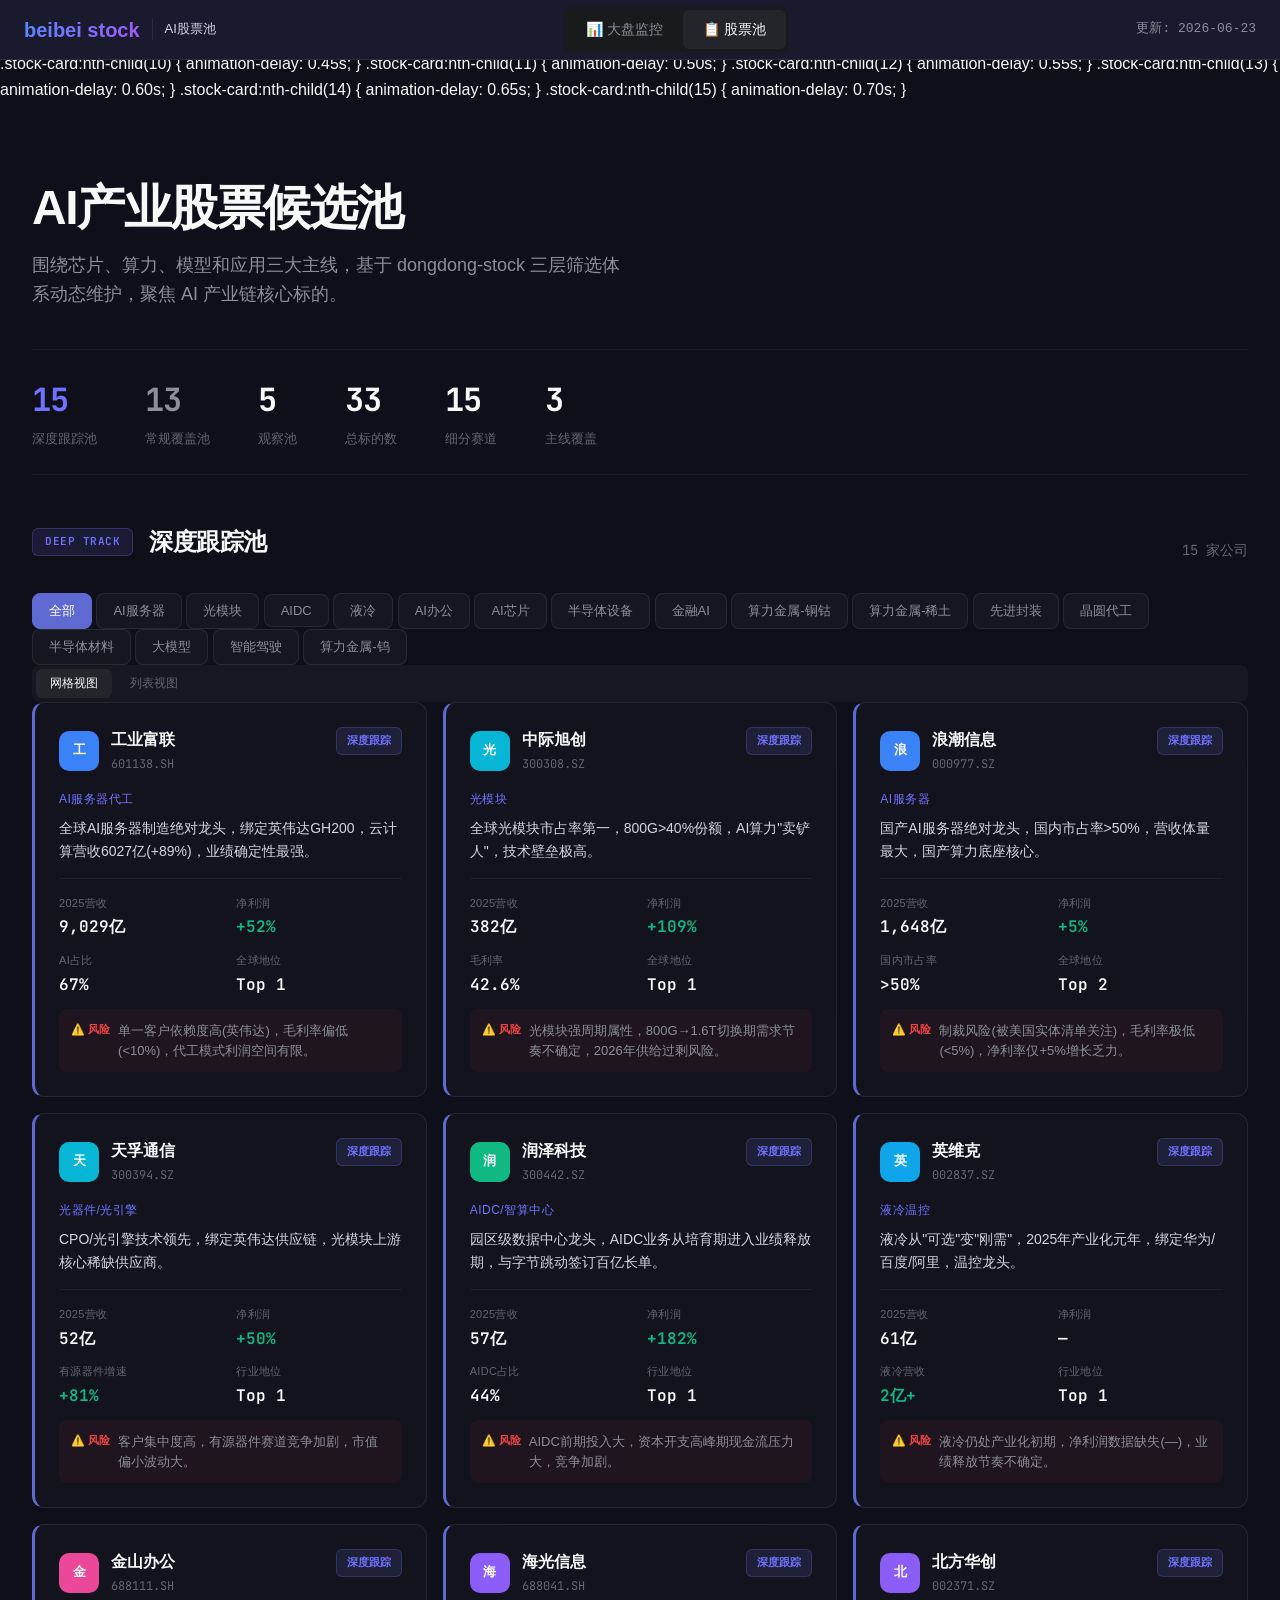
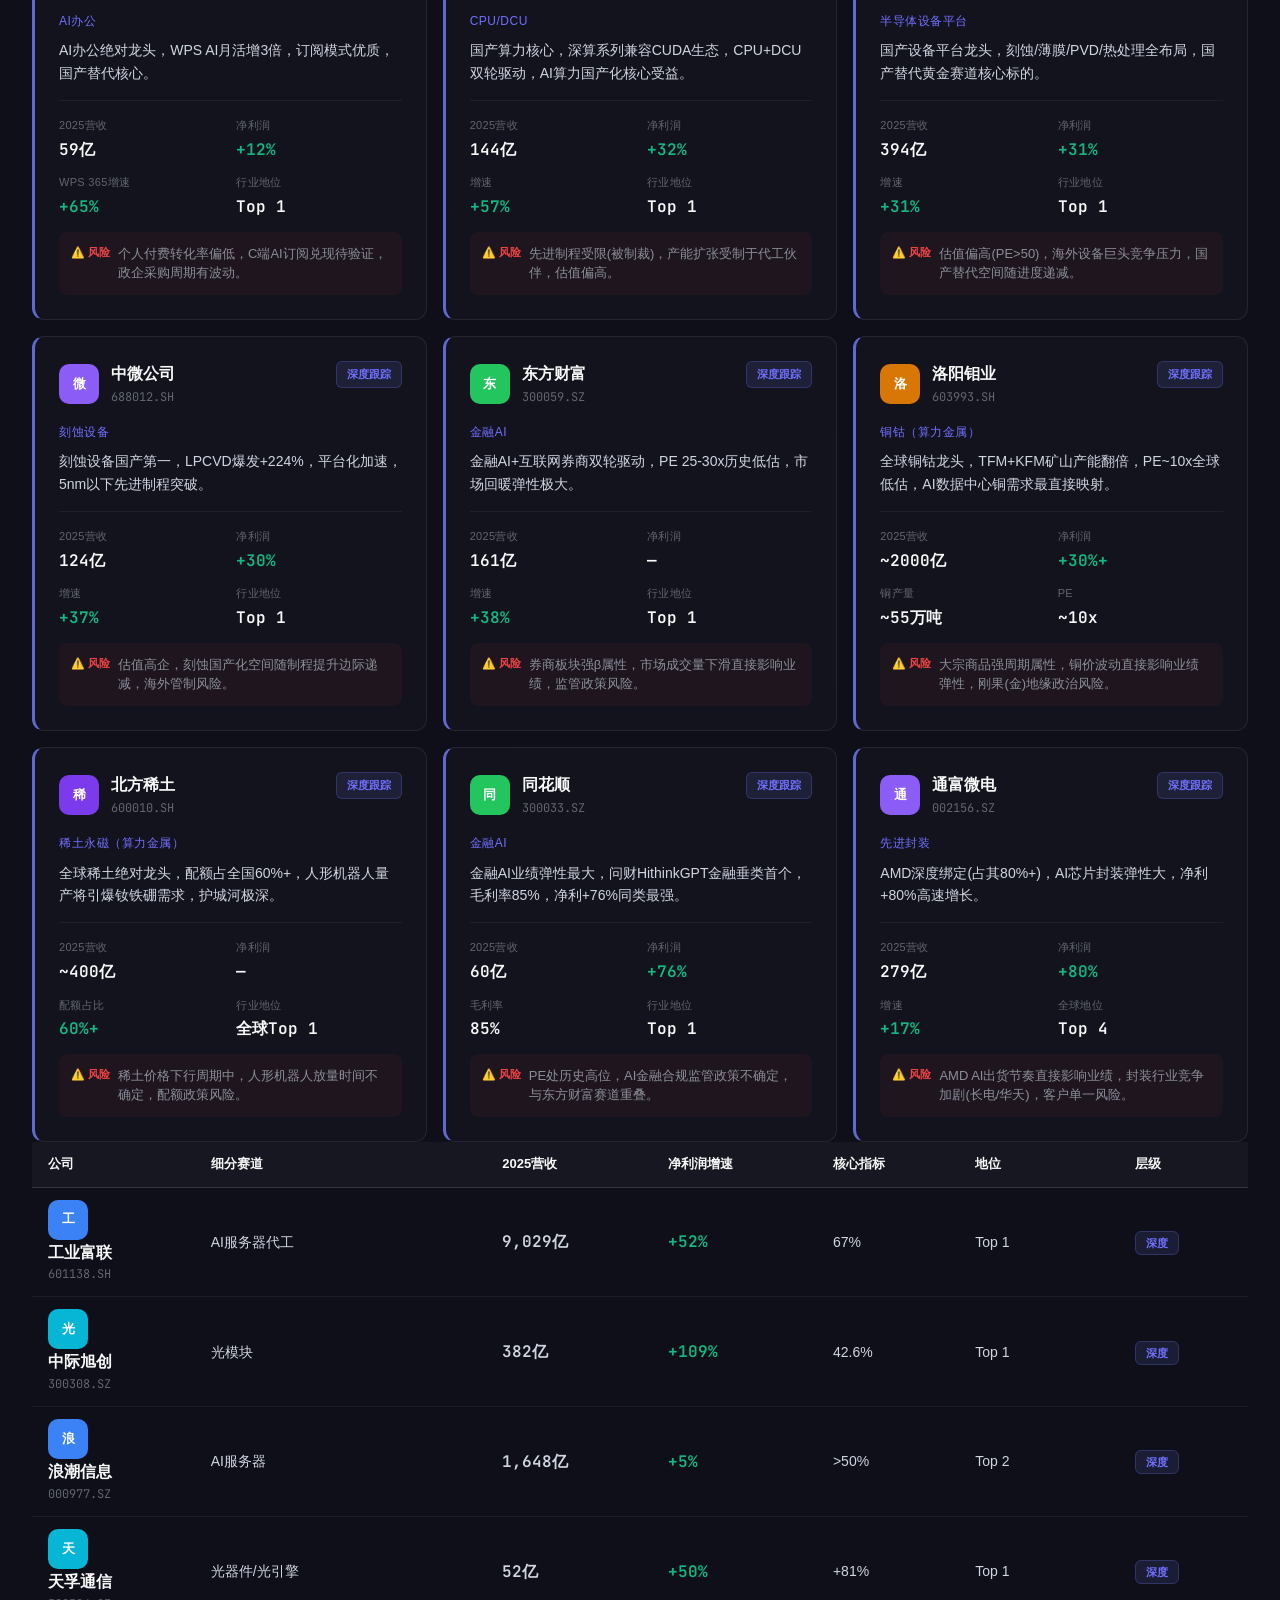
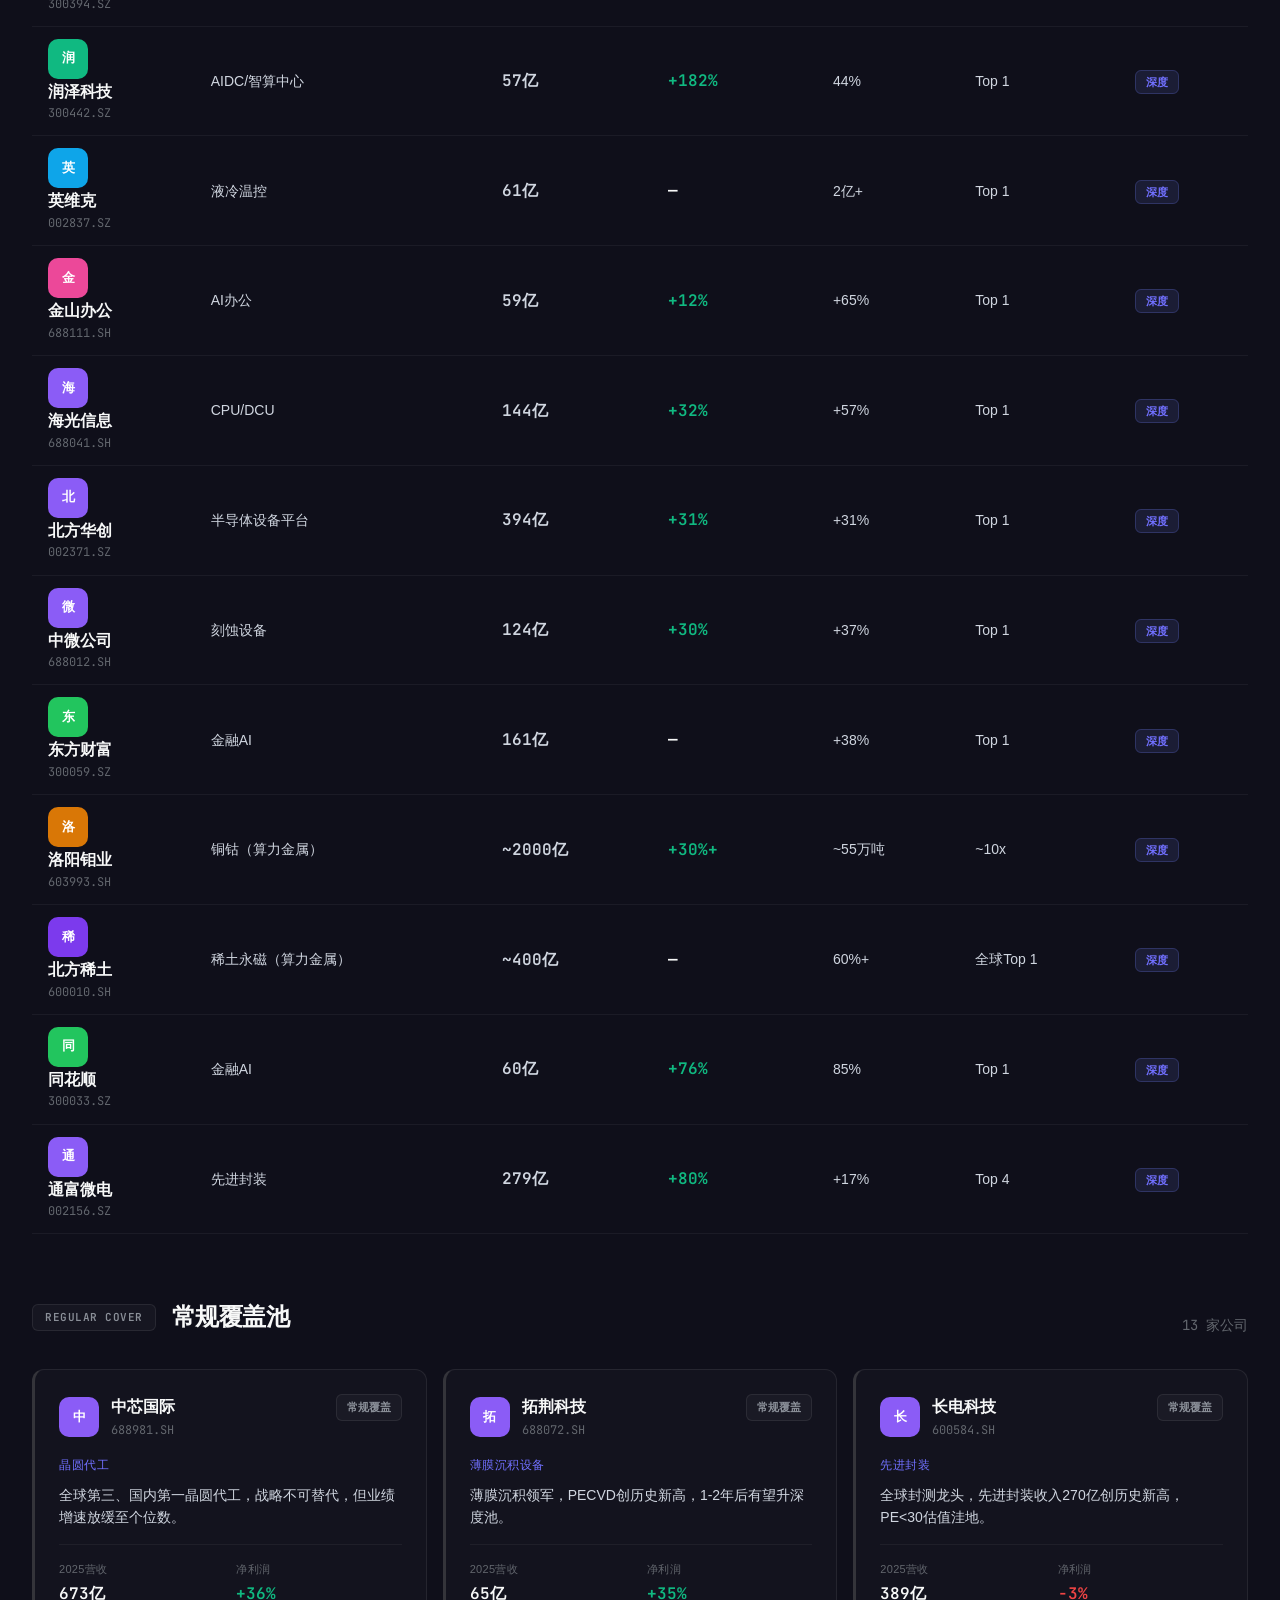
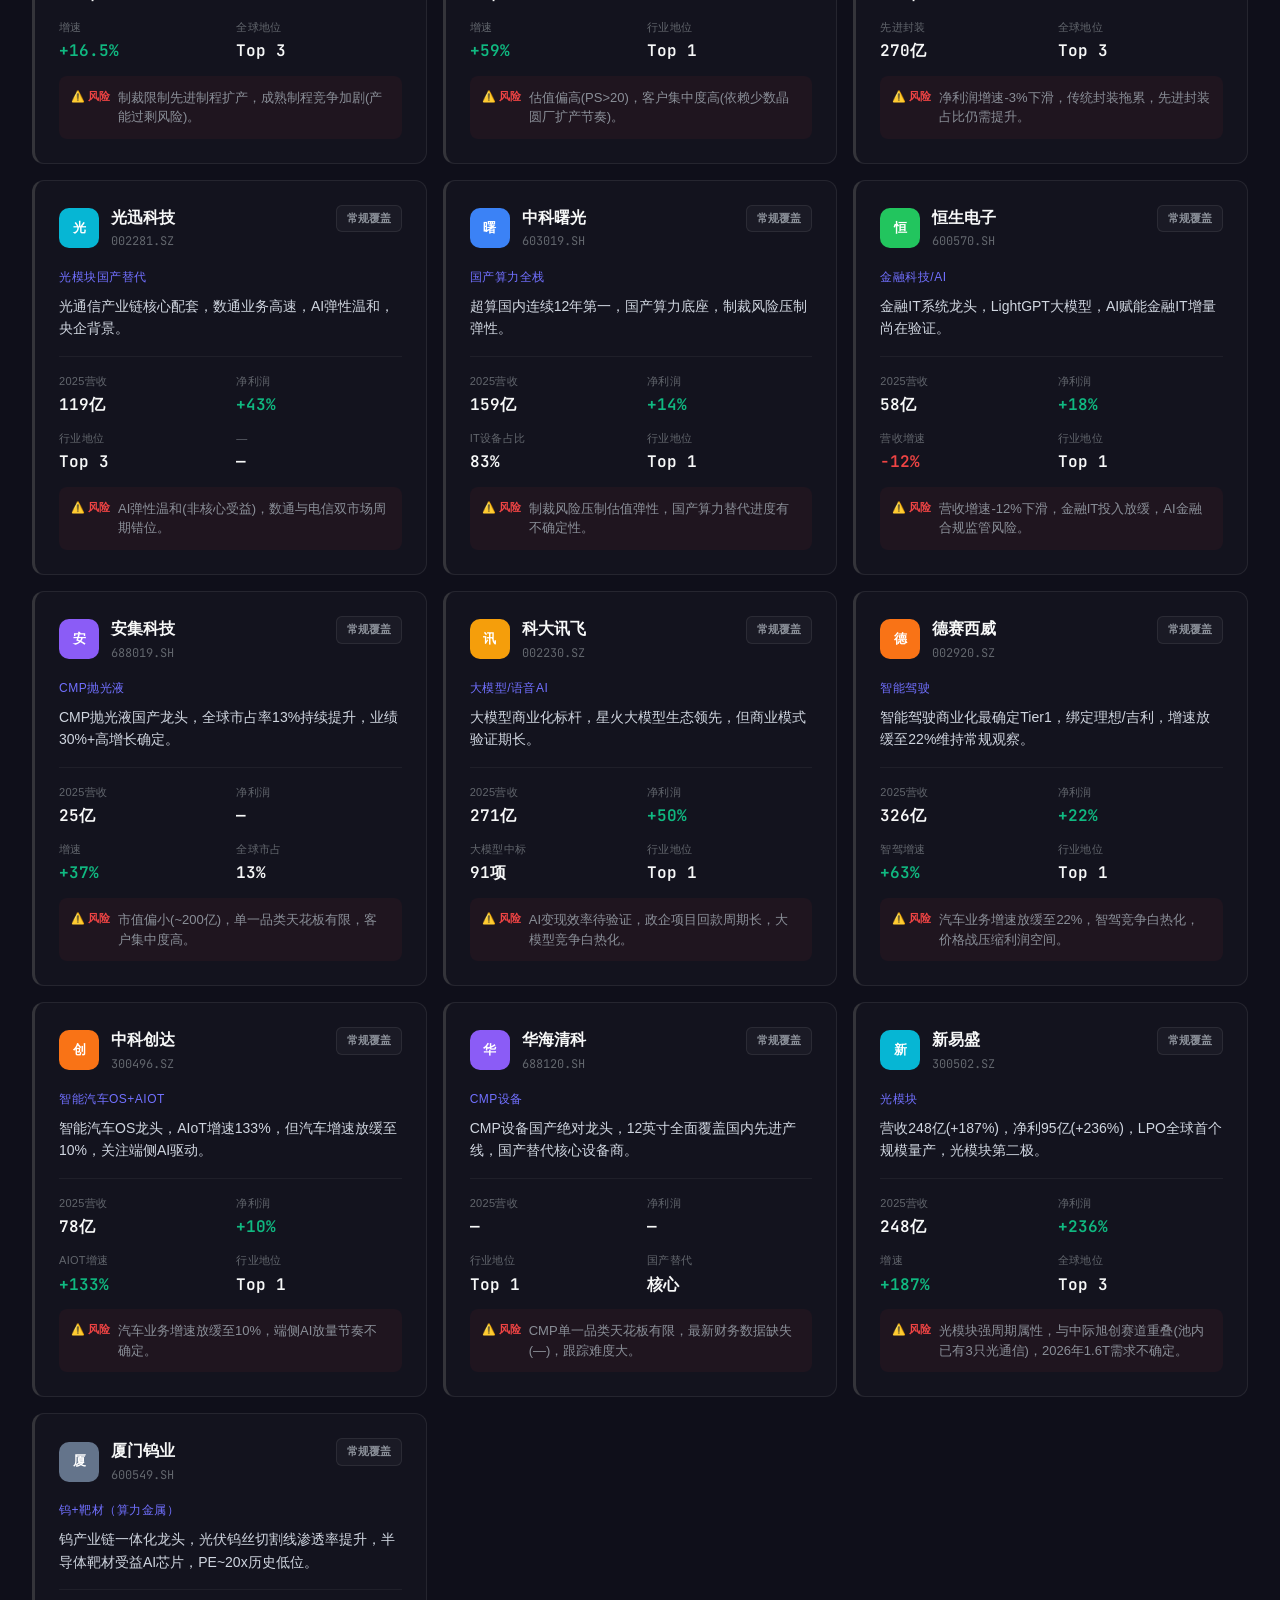
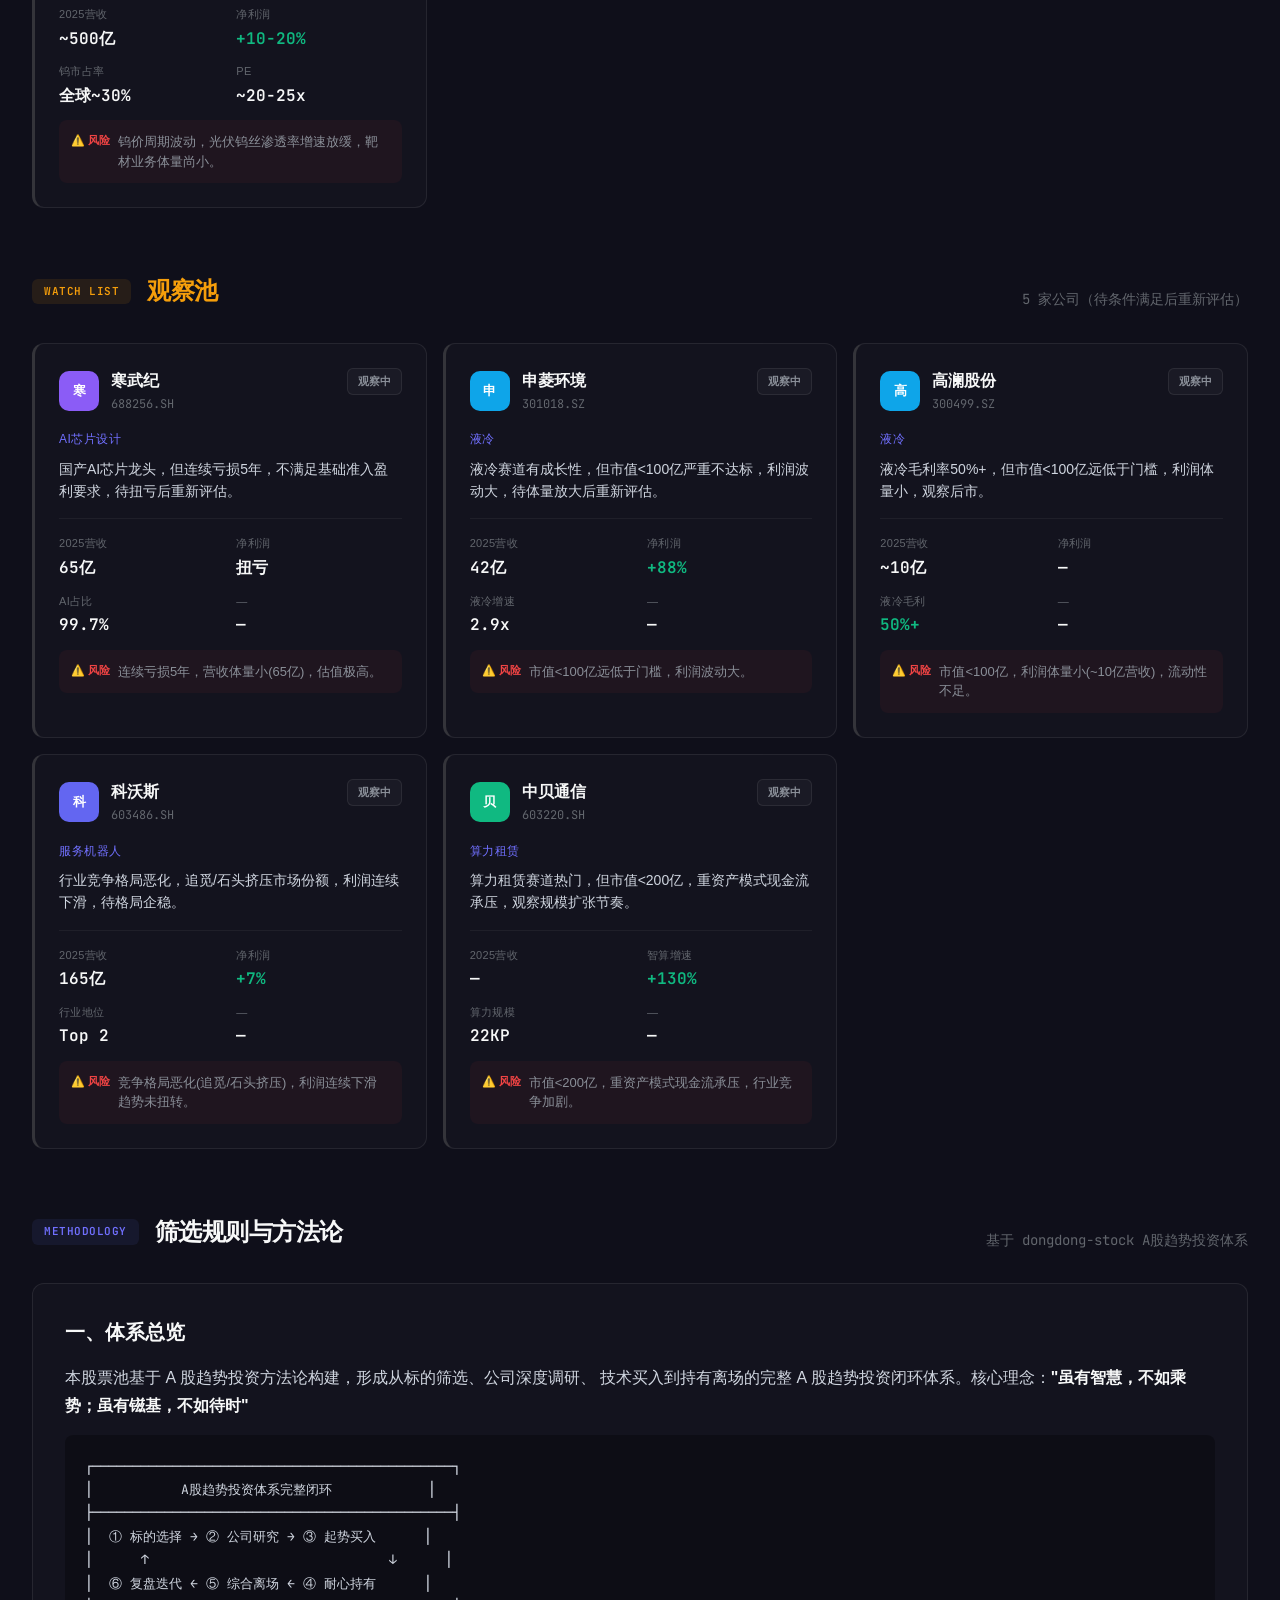
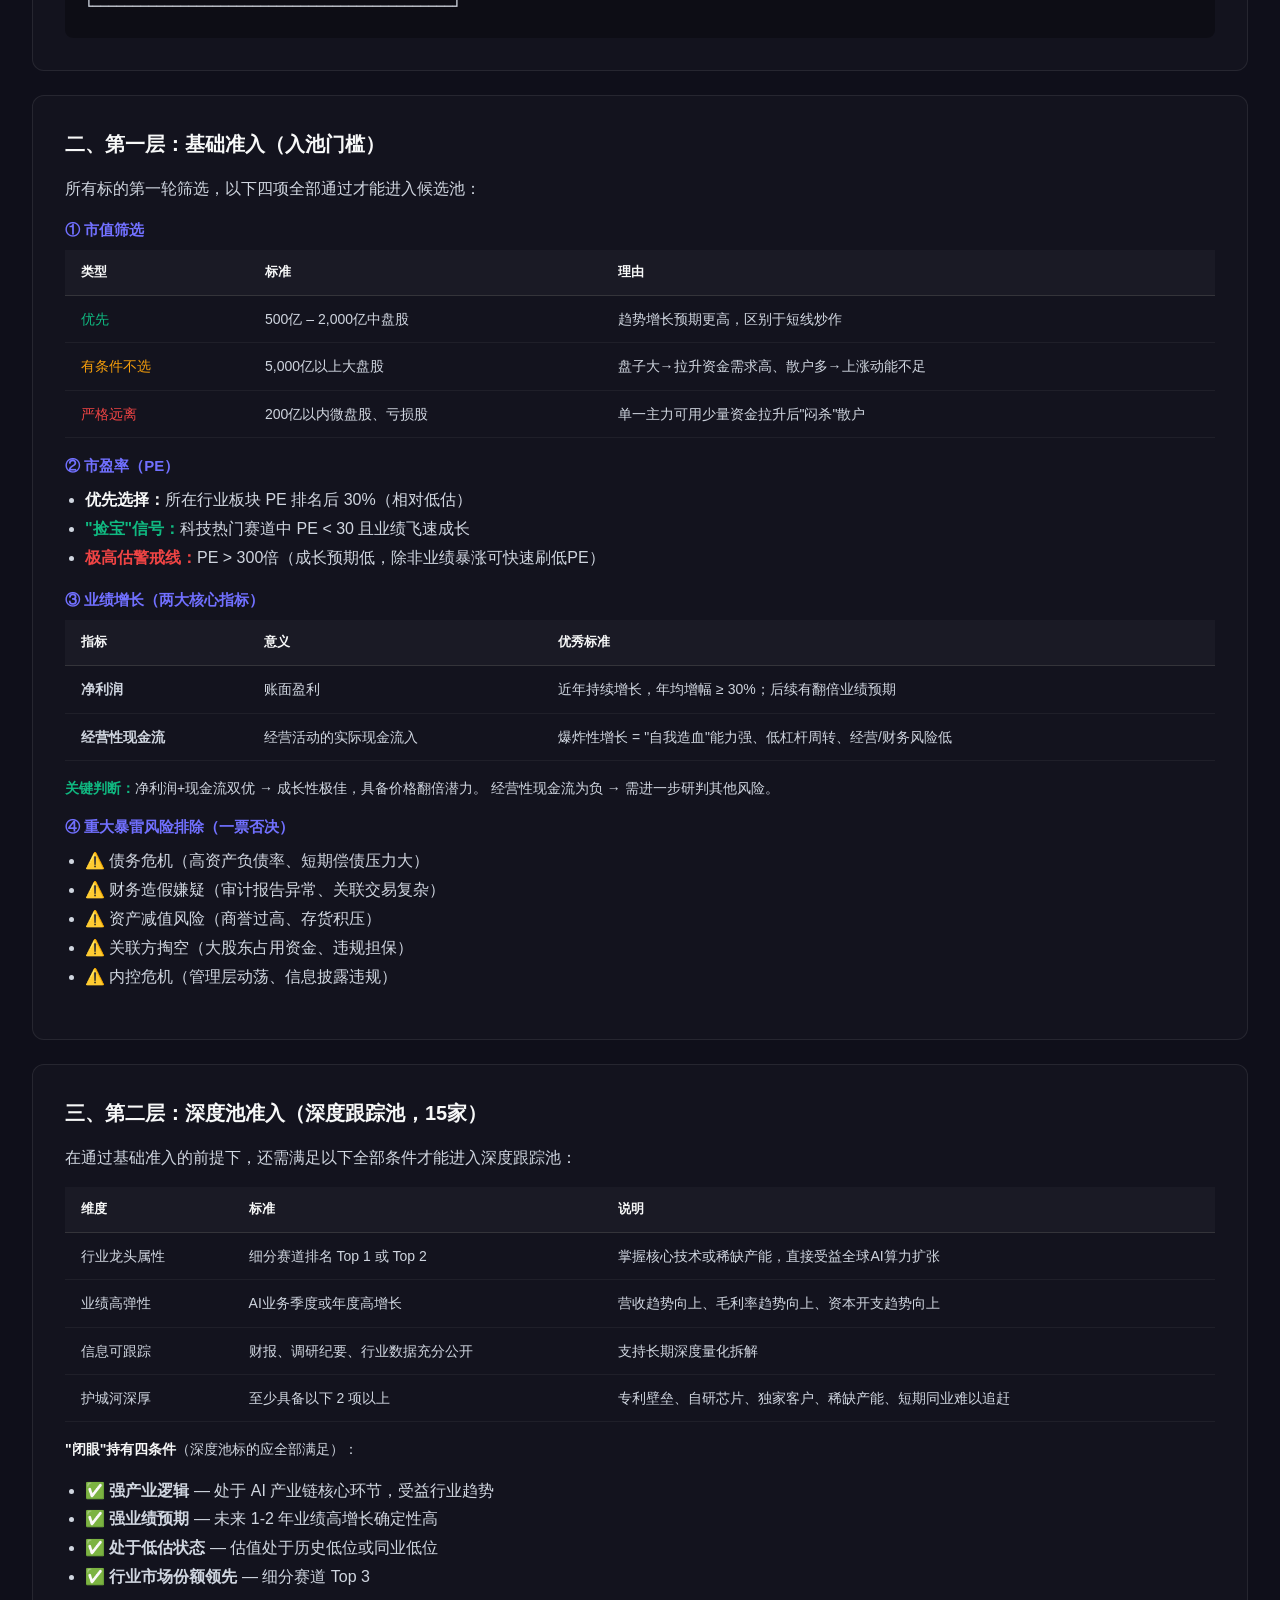
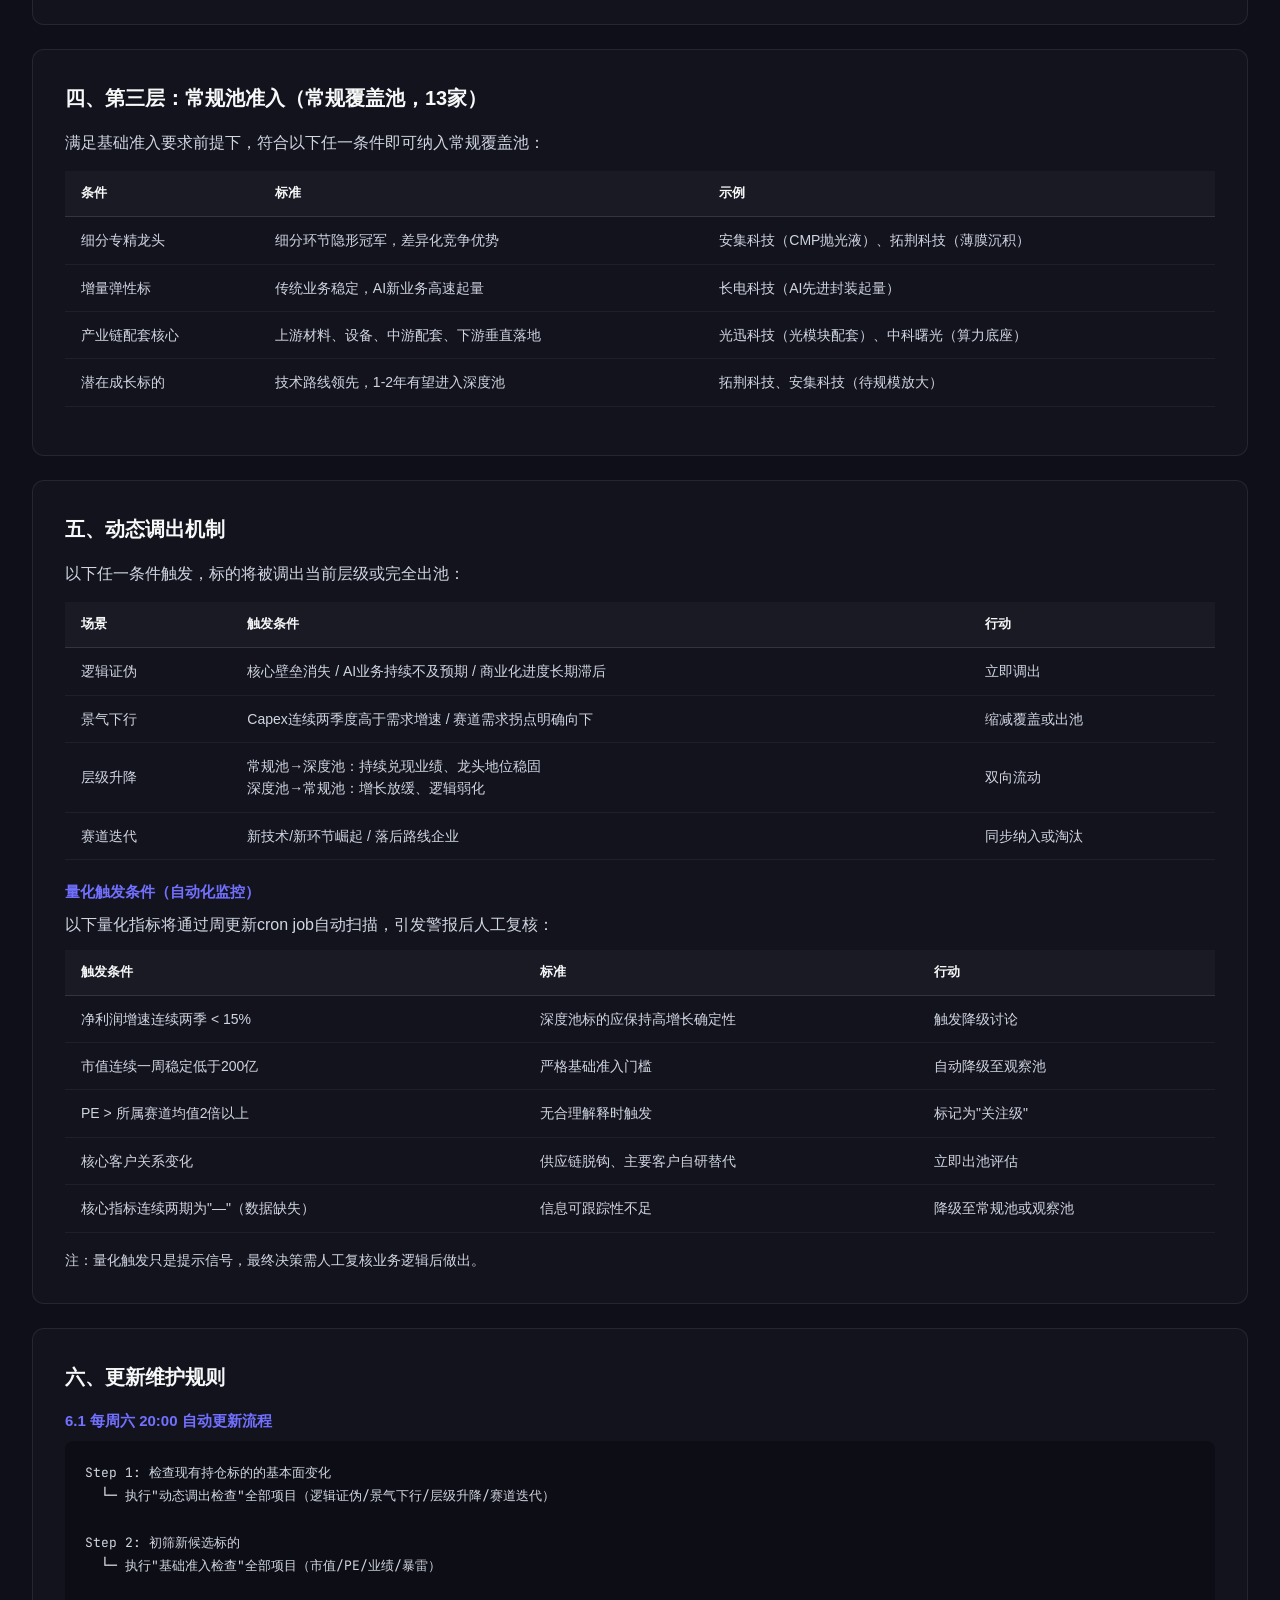
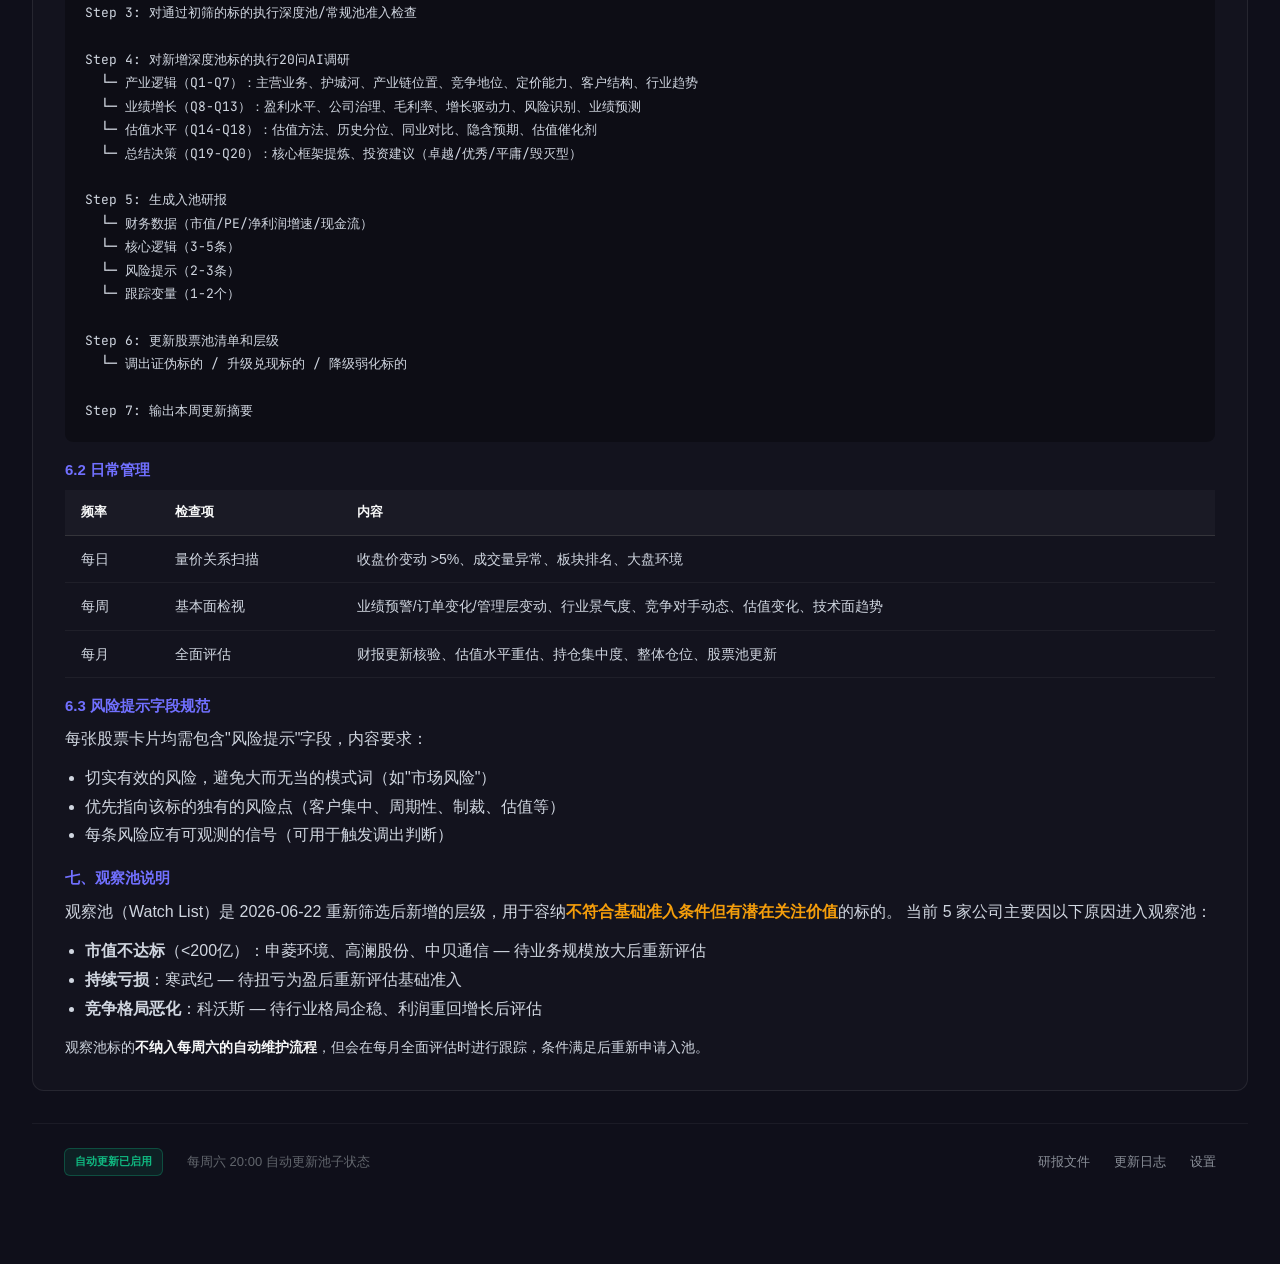
==== pool.html @ e2bd59c1 "合并AI股票池到大盘监控，新增pool.html页面" ====
<!DOCTYPE html>
<html lang="zh-CN">
<head>
  <meta charset="UTF-8">
  <meta name="viewport" content="width=device-width, initial-scale=1.0">
  <title>beibei stock - AI股票池</title>
  <link rel="stylesheet" href="style.css">
  <link href="https://fonts.googleapis.com/css2?family=Inter:wght@300;400;500;600;700&family=JetBrains+Mono:wght@400;500&display=swap" rel="stylesheet">
  <style>
    /* ===== Stock Pool Specific Styles ===== */
    :root {
      --bg-deep: #010102;
      --bg-page: #08090a;
      --bg-panel: #0f1011;
      --bg-surface: #191a1b;
      --bg-elevated: #23252a;
      --text-primary: #f7f8f8;
      --text-secondary: #d0d6e0;
      --text-muted: #8a8f98;
      --text-faint: #62666d;
      --accent: #5e6ad2;
      --accent-hover: #828fff;
      --accent-violet: #7170ff;
      --border-subtle: rgba(255,255,255,0.05);
      --border-standard: rgba(255,255,255,0.08);
      --border-solid: #34343a;
      --success: #10b981;
      --warning: #f59e0b;
      --danger: #ef4444;
      --deep-track: rgba(94,106,210,0.15);
      --regular-track: rgba(255,255,255,0.03);
    }

    .pool-page .hero {
      max-width: 1400px;
      margin: 0 auto;
      padding: 80px 32px 48px;
    }
    .pool-page .hero h1 {
      font-size: 48px;
      font-weight: 600;
      color: var(--text-primary);
      letter-spacing: -1.5px;
      line-height: 1.1;
      margin-bottom: 16px;
    }
    .pool-page .hero-subtitle {
      font-size: 18px;
      color: var(--text-muted);
      line-height: 1.6;
      max-width: 600px;
      margin-bottom: 40px;
    }
    .pool-page .stats-bar {
      display: flex;
      gap: 48px;
      padding: 24px 0;
      border-top: 1px solid var(--border-subtle);
      border-bottom: 1px solid var(--border-subtle);
    }
    .pool-page .stat-item {
      display: flex;
      flex-direction: column;
      gap: 4px;
    }
    .pool-page .stat-item.deep .stat-value { color: var(--accent-violet); }
    .pool-page .stat-item.regular .stat-value { color: var(--text-muted); }
    .pool-page .stat-value {
      font-size: 32px;
      font-weight: 700;
      color: var(--text-primary);
      font-family: 'JetBrains Mono', monospace;
      letter-spacing: -1px;
    }
    .pool-page .stat-label {
      font-size: 13px;
      color: var(--text-faint);
      font-weight: 500;
    }
    .pool-page .main {
      max-width: 1400px;
      margin: 0 auto;
      padding: 0 32px 64px;
    }
    .pool-page .section-header {
      display: flex;
      align-items: flex-end;
      justify-content: space-between;
      margin-bottom: 32px;
    }
    .pool-page .section-title {
      display: flex;
      align-items: center;
      gap: 16px;
    }
    .pool-page .section-badge {
      padding: 4px 12px;
      border-radius: 6px;
      font-size: 11px;
      font-weight: 600;
      font-family: 'JetBrains Mono', monospace;
      text-transform: uppercase;
      letter-spacing: 0.5px;
    }
    .pool-page .section-badge.deep {
      background: rgba(94,106,210,0.15);
      color: var(--accent-violet);
      border: 1px solid rgba(94,106,210,0.3);
    }
    .pool-page .section-badge.regular {
      background: rgba(255,255,255,0.03);
      color: var(--text-muted);
      border: 1px solid var(--border-standard);
    }
    .pool-page .section-title h2 {
      font-size: 24px;
      font-weight: 600;
      color: var(--text-primary);
      letter-spacing: -0.5px;
    }
    .pool-page .section-count {
      font-size: 14px;
      color: var(--text-faint);
      font-family: 'JetBrains Mono', monospace;
    }
    .pool-page .stock-grid {
      display: grid;
      grid-template-columns: repeat(auto-fill, minmax(380px, 1fr));
      gap: 16px;
    }
    .pool-page .stock-card {
      background: rgba(255,255,255,0.02);
      border: 1px solid var(--border-standard);
      border-radius: 12px;
      padding: 24px;
      transition: all 0.2s ease;
      cursor: pointer;
      position: relative;
      overflow: hidden;
    }
    .pool-page .stock-card:hover {
      background: rgba(255,255,255,0.04);
      border-color: rgba(255,255,255,0.12);
      transform: translateY(-2px);
    }
    .pool-page .stock-card.deep-track { border-left: 3px solid var(--accent); }
    .pool-page .stock-card.regular-track { border-left: 3px solid var(--border-solid); }
    .pool-page .card-header {
      display: flex;
      align-items: flex-start;
      justify-content: space-between;
      margin-bottom: 16px;
    }
    .pool-page .stock-info {
      display: flex;
      align-items: center;
      gap: 12px;
    }
    .pool-page .stock-icon {
      width: 40px; height: 40px; border-radius: 10px;
      display: flex; align-items: center; justify-content: center;
      font-family: 'JetBrains Mono', monospace;
      font-size: 13px; font-weight: 600; color: white; flex-shrink: 0;
    }
    .pool-page .stock-icon.chip { background: #8b5cf6; }
    .pool-page .stock-icon.server { background: #3b82f6; }
    .pool-page .stock-icon.optical { background: #06b6d4; }
    .pool-page .stock-icon.datacenter { background: #10b981; }
    .pool-page .stock-icon.cooling { background: #0ea5e9; }
    .pool-page .stock-icon.model { background: #f59e0b; }
    .pool-page .stock-icon.office { background: #ec4899; }
    .pool-page .stock-icon.finance { background: #22c55e; }
    .pool-page .stock-icon.auto { background: #f97316; }
    .pool-page .stock-icon.medical { background: #ef4444; }
    .pool-page .stock-icon.robot { background: #6366f1; }
    .pool-page .stock-icon.security { background: #14b8a6; }
    .pool-page .stock-icon.copper { background: #d97706; }
    .pool-page .stock-icon.rare_earth { background: #7c3aed; }
    .pool-page .stock-icon.tungsten { background: #64748b; }
    .pool-page .stock-icon.material { background: #a855f7; }
    .pool-page .stock-icon.packaging { background: #06b6d4; }
    .pool-page .stock-icon.foundry { background: #84cc16; }
    .pool-page .stock-icon.equipment { background: #f43f5e; }

    .pool-page .stock-name-group { display: flex; flex-direction: column; gap: 2px; }
    .pool-page .stock-name { font-size: 16px; font-weight: 600; color: var(--text-primary); }
    .pool-page .stock-code { font-size: 12px; color: var(--text-faint); font-family: 'JetBrains Mono', monospace; }
    .pool-page .stock-tag {
      padding: 4px 10px; border-radius: 6px; font-size: 11px; font-weight: 600;
      font-family: 'JetBrains Mono', monospace;
    }
    .pool-page .stock-tag.deep { background: var(--deep-track); color: var(--accent-violet); border: 1px solid rgba(94,106,210,0.3); }
    .pool-page .stock-tag.regular { background: var(--regular-track); color: var(--text-muted); border: 1px solid var(--border-standard); }
    .pool-page .stock-tag.watch { background: rgba(245,158,11,0.1); color: var(--warning); border: 1px solid rgba(245,158,11,0.3); }
    .pool-page .card-body { margin-bottom: 16px; }
    .pool-page .stock-sector { font-size: 12px; font-weight: 500; color: var(--accent-violet); margin-bottom: 8px; text-transform: uppercase; letter-spacing: 0.5px; }
    .pool-page .stock-desc { font-size: 14px; color: var(--text-secondary); line-height: 1.6; }
    .pool-page .card-metrics { display: grid; grid-template-columns: 1fr 1fr; gap: 12px; padding-top: 16px; border-top: 1px solid var(--border-subtle); margin-bottom: 12px; }
    .pool-page .metric { display: flex; flex-direction: column; gap: 2px; }
    .pool-page .metric-label { font-size: 11px; color: var(--text-faint); text-transform: uppercase; letter-spacing: 0.3px; }
    .pool-page .metric-value { font-size: 16px; font-weight: 600; color: var(--text-primary); font-family: 'JetBrains Mono', monospace; }
    .pool-page .metric-value.positive { color: var(--success); }
    .pool-page .metric-value.negative { color: var(--danger); }
    .pool-page .card-risk { display: flex; gap: 8px; padding: 12px; background: rgba(239,68,68,0.05); border-radius: 8px; }
    .pool-page .risk-label { font-size: 11px; font-weight: 600; color: var(--danger); white-space: nowrap; }
    .pool-page .risk-text { font-size: 13px; color: var(--text-muted); line-height: 1.5; }

    .pool-page .filter-bar { display: flex; gap: 8px; flex-wrap: wrap; margin-bottom: 24px; }
    .pool-page .filter-btn {
      padding: 8px 16px; border-radius: 8px; font-size: 13px; font-weight: 500;
      background: rgba(255,255,255,0.03); border: 1px solid var(--border-standard);
      color: var(--text-muted); cursor: pointer; transition: all 0.2s; font-family: inherit;
    }
    .pool-page .filter-btn:hover { background: rgba(255,255,255,0.06); color: var(--text-primary); }
    .pool-page .filter-btn.active { background: var(--accent); color: white; border-color: var(--accent); }

    .pool-page .view-toggle { display: flex; gap: 4px; background: rgba(255,255,255,0.03); padding: 4px; border-radius: 8px; }
    .pool-page .view-btn {
      padding: 6px 14px; border-radius: 6px; font-size: 12px; font-weight: 500;
      background: transparent; border: none; color: var(--text-faint); cursor: pointer; transition: all 0.2s; font-family: inherit;
    }
    .pool-page .view-btn.active { background: var(--bg-elevated); color: var(--text-primary); }
    .pool-page .hidden { display: none !important; }

    .pool-page .stock-table {
      width: 100%; border-collapse: collapse; font-size: 14px;
    }
    .pool-page .stock-table th {
      background: rgba(255,255,255,0.03); padding: 12px 16px; text-align: left;
      font-weight: 600; color: var(--text-primary); font-size: 13px; border-bottom: 1px solid var(--border-solid);
    }
    .pool-page .stock-table td {
      padding: 12px 16px; border-bottom: 1px solid var(--border-subtle); color: var(--text-secondary);
    }
    .pool-page .stock-table tr:hover td { background: rgba(255,255,255,0.02); }

    .pool-page .nav-links a { font-size: 14px; font-weight: 500; color: var(--text-muted); text-decoration: none; transition: color 0.2s; letter-spacing: -0.1px; }
    .pool-page .nav-links a:hover, .pool-page .nav-links a.active { color: var(--text-primary); }

    .pool-page .last-update { font-size: 12px; color: var(--text-faint); font-family: 'JetBrains Mono', monospace; }

    footer {
      max-width: 1400px; margin: 0 auto; padding: 24px 32px;
      border-top: 1px solid var(--border-subtle);
      display: flex; justify-content: space-between; align-items: center;
    }
    .footer-inner {
      display: flex; justify-content: space-between; align-items: center; width: 100%;
    }
    .footer-left { display: flex; align-items: center; gap: 12px; font-size: 13px; color: var(--text-faint); }
    .footer-right { display: flex; gap: 24px; }
    .footer-right a { font-size: 13px; color: var(--text-muted); text-decoration: none; transition: color 0.2s; }
    .footer-right a:hover { color: var(--text-primary); }
    .update-badge {
      padding: 4px 10px; border-radius: 6px; font-size: 11px; font-weight: 600;
      font-family: 'JetBrains Mono', monospace;
      background: rgba(16,185,129,0.1); color: var(--success); border: 1px solid rgba(16,185,129,0.3);
    }

    @media (max-width: 768px) {
      .pool-page .stock-grid { grid-template-columns: 1fr; }
      .pool-page .stats-bar { flex-wrap: wrap; gap: 24px; }
      .pool-page .hero h1 { font-size: 32px; }
      .pool-page .hero { padding: 60px 16px 32px; }
      .pool-page .main { padding: 0 16px 32px; }
    }

    /* Navigation shared by both pages */
    .top-tabs {
      display: flex; gap: 0; background: var(--bg-surface);
      border-radius: 8px; padding: 3px;
    }
    .top-tabs a {
      padding: 8px 20px; border-radius: 6px; font-size: 14px; font-weight: 500;
      color: var(--text-muted); text-decoration: none; transition: all 0.2s;
    }
    .top-tabs a:hover { color: var(--text-primary); background: rgba(255,255,255,0.05); }
    .top-tabs a.active { color: var(--text-primary); background: var(--bg-elevated); }
  </style>
</head>
<body class="pool-page">
    .stock-card:nth-child(3) { animation-delay: 0.10s; }
    .stock-card:nth-child(4) { animation-delay: 0.15s; }
    .stock-card:nth-child(5) { animation-delay: 0.20s; }
    .stock-card:nth-child(6) { animation-delay: 0.25s; }
    .stock-card:nth-child(7) { animation-delay: 0.30s; }
    .stock-card:nth-child(8) { animation-delay: 0.35s; }
    .stock-card:nth-child(9) { animation-delay: 0.40s; }
    .stock-card:nth-child(10) { animation-delay: 0.45s; }
    .stock-card:nth-child(11) { animation-delay: 0.50s; }
    .stock-card:nth-child(12) { animation-delay: 0.55s; }
    .stock-card:nth-child(13) { animation-delay: 0.60s; }
    .stock-card:nth-child(14) { animation-delay: 0.65s; }
    .stock-card:nth-child(15) { animation-delay: 0.70s; }
  </style>
</head>
<body>
  <!-- Shared top nav -->
  <div class="top-bar">
    <div class="top-bar-brand">
      <h1>beibei stock</h1>
      <span class="top-bar-sub">AI股票池</span>
    </div>
    <div class="top-tabs">
      <a href="index.html">📊 大盘监控</a>
      <a href="pool.html" class="active">📋 股票池</a>
    </div>
    <div class="top-bar-time" id="lastUpdateTime">更新: 2026-06-23</div>
  </div>

  <section class="hero">
    <h1>AI产业股票候选池</h1>
    <p class="hero-subtitle">围绕芯片、算力、模型和应用三大主线，基于 dongdong-stock 三层筛选体系动态维护，聚焦 AI 产业链核心标的。</p>
    <div class="stats-bar">
      <div class="stat-item deep">
        <span class="stat-value">15</span>
        <span class="stat-label">深度跟踪池</span>
      </div>
      <div class="stat-item regular">
        <span class="stat-value">13</span>
        <span class="stat-label">常规覆盖池</span>
      </div>
      <div class="stat-item">
        <span class="stat-value">5</span>
        <span class="stat-label">观察池</span>
      </div>
      <div class="stat-item">
        <span class="stat-value">33</span>
        <span class="stat-label">总标的数</span>
      </div>
      <div class="stat-item">
        <span class="stat-value">15</span>
        <span class="stat-label">细分赛道</span>
      </div>
      <div class="stat-item">
        <span class="stat-value">3</span>
        <span class="stat-label">主线覆盖</span>
      </div>
    </div>
  </section>

  <main class="main">
    <!-- Deep Track Pool -->
    <div class="section-header" id="deep">
      <div class="section-title">
        <span class="section-badge deep">DEEP TRACK</span>
        <h2>深度跟踪池</h2>
      </div>
      <div class="section-count">15 家公司</div>
    </div>

    <div class="filters">
      <button class="filter-btn active" data-filter="all">全部</button>
      <button class="filter-btn" data-filter="server">AI服务器</button>
      <button class="filter-btn" data-filter="optical">光模块</button>
      <button class="filter-btn" data-filter="datacenter">AIDC</button>
      <button class="filter-btn" data-filter="cooling">液冷</button>
      <button class="filter-btn" data-filter="office">AI办公</button>
      <button class="filter-btn" data-filter="chip">AI芯片</button>
      <button class="filter-btn" data-filter="equipment">半导体设备</button>
      <button class="filter-btn" data-filter="finance">金融AI</button>
      <button class="filter-btn" data-filter="copper">算力金属-铜钴</button>
      <button class="filter-btn" data-filter="rare_earth">算力金属-稀土</button>
      <button class="filter-btn" data-filter="packaging">先进封装</button>
      <button class="filter-btn" data-filter="foundry">晶圆代工</button>
      <button class="filter-btn" data-filter="material">半导体材料</button>
      <button class="filter-btn" data-filter="model">大模型</button>
      <button class="filter-btn" data-filter="auto">智能驾驶</button>
      <button class="filter-btn" data-filter="tungsten">算力金属-钨</button>
    </div>

    <div class="view-toggle">
      <button class="view-btn active" data-view="grid">网格视图</button>
      <button class="view-btn" data-view="table">列表视图</button>
    </div>

    <div class="grid-container active" id="deep-grid">
      <div class="stock-grid">
        <div class="stock-card deep-track" data-category="server">
          <div class="card-header">
            <div class="stock-info">
              <div class="stock-icon server">工</div>
              <div class="stock-name-group">
                <div class="stock-name">工业富联</div>
                <div class="stock-code">601138.SH</div>
              </div>
            </div>
            <span class="stock-tag deep">深度跟踪</span>
          </div>
          <div class="card-body">
            <div class="stock-sector">AI服务器代工</div>
            <div class="stock-desc">全球AI服务器制造绝对龙头，绑定英伟达GH200，云计算营收6027亿(+89%)，业绩确定性最强。</div>
          </div>
          <div class="card-metrics">
            <div class="metric">
              <span class="metric-label">2025营收</span>
              <span class="metric-value">9,029亿</span>
            </div>
            <div class="metric">
              <span class="metric-label">净利润</span>
              <span class="metric-value positive">+52%</span>
            </div>
            <div class="metric">
              <span class="metric-label">AI占比</span>
              <span class="metric-value">67%</span>
            </div>
            <div class="metric">
              <span class="metric-label">全球地位</span>
              <span class="metric-value">Top 1</span>
            </div>
          </div>
          <div class="card-risk">
            <span class="risk-label">⚠️ 风险</span>
            <span class="risk-text">单一客户依赖度高(英伟达)，毛利率偏低(<10%)，代工模式利润空间有限。</span>
          </div>
        </div>
        <div class="stock-card deep-track" data-category="optical">
          <div class="card-header">
            <div class="stock-info">
              <div class="stock-icon optical">光</div>
              <div class="stock-name-group">
                <div class="stock-name">中际旭创</div>
                <div class="stock-code">300308.SZ</div>
              </div>
            </div>
            <span class="stock-tag deep">深度跟踪</span>
          </div>
          <div class="card-body">
            <div class="stock-sector">光模块</div>
            <div class="stock-desc">全球光模块市占率第一，800G>40%份额，AI算力"卖铲人"，技术壁垒极高。</div>
          </div>
          <div class="card-metrics">
            <div class="metric">
              <span class="metric-label">2025营收</span>
              <span class="metric-value">382亿</span>
            </div>
            <div class="metric">
              <span class="metric-label">净利润</span>
              <span class="metric-value positive">+109%</span>
            </div>
            <div class="metric">
              <span class="metric-label">毛利率</span>
              <span class="metric-value">42.6%</span>
            </div>
            <div class="metric">
              <span class="metric-label">全球地位</span>
              <span class="metric-value">Top 1</span>
            </div>
          </div>
          <div class="card-risk">
            <span class="risk-label">⚠️ 风险</span>
            <span class="risk-text">光模块强周期属性，800G→1.6T切换期需求节奏不确定，2026年供给过剩风险。</span>
          </div>
        </div>
        <div class="stock-card deep-track" data-category="server">
          <div class="card-header">
            <div class="stock-info">
              <div class="stock-icon server">浪</div>
              <div class="stock-name-group">
                <div class="stock-name">浪潮信息</div>
                <div class="stock-code">000977.SZ</div>
              </div>
            </div>
            <span class="stock-tag deep">深度跟踪</span>
          </div>
          <div class="card-body">
            <div class="stock-sector">AI服务器</div>
            <div class="stock-desc">国产AI服务器绝对龙头，国内市占率>50%，营收体量最大，国产算力底座核心。</div>
          </div>
          <div class="card-metrics">
            <div class="metric">
              <span class="metric-label">2025营收</span>
              <span class="metric-value">1,648亿</span>
            </div>
            <div class="metric">
              <span class="metric-label">净利润</span>
              <span class="metric-value positive">+5%</span>
            </div>
            <div class="metric">
              <span class="metric-label">国内市占率</span>
              <span class="metric-value">>50%</span>
            </div>
            <div class="metric">
              <span class="metric-label">全球地位</span>
              <span class="metric-value">Top 2</span>
            </div>
          </div>
          <div class="card-risk">
            <span class="risk-label">⚠️ 风险</span>
            <span class="risk-text">制裁风险(被美国实体清单关注)，毛利率极低(<5%)，净利率仅+5%增长乏力。</span>
          </div>
        </div>
        <div class="stock-card deep-track" data-category="optical">
          <div class="card-header">
            <div class="stock-info">
              <div class="stock-icon optical">天</div>
              <div class="stock-name-group">
                <div class="stock-name">天孚通信</div>
                <div class="stock-code">300394.SZ</div>
              </div>
            </div>
            <span class="stock-tag deep">深度跟踪</span>
          </div>
          <div class="card-body">
            <div class="stock-sector">光器件/光引擎</div>
            <div class="stock-desc">CPO/光引擎技术领先，绑定英伟达供应链，光模块上游核心稀缺供应商。</div>
          </div>
          <div class="card-metrics">
            <div class="metric">
              <span class="metric-label">2025营收</span>
              <span class="metric-value">52亿</span>
            </div>
            <div class="metric">
              <span class="metric-label">净利润</span>
              <span class="metric-value positive">+50%</span>
            </div>
            <div class="metric">
              <span class="metric-label">有源器件增速</span>
              <span class="metric-value positive">+81%</span>
            </div>
            <div class="metric">
              <span class="metric-label">行业地位</span>
              <span class="metric-value">Top 1</span>
            </div>
          </div>
          <div class="card-risk">
            <span class="risk-label">⚠️ 风险</span>
            <span class="risk-text">客户集中度高，有源器件赛道竞争加剧，市值偏小波动大。</span>
          </div>
        </div>
        <div class="stock-card deep-track" data-category="datacenter">
          <div class="card-header">
            <div class="stock-info">
              <div class="stock-icon datacenter">润</div>
              <div class="stock-name-group">
                <div class="stock-name">润泽科技</div>
                <div class="stock-code">300442.SZ</div>
              </div>
            </div>
            <span class="stock-tag deep">深度跟踪</span>
          </div>
          <div class="card-body">
            <div class="stock-sector">AIDC/智算中心</div>
            <div class="stock-desc">园区级数据中心龙头，AIDC业务从培育期进入业绩释放期，与字节跳动签订百亿长单。</div>
          </div>
          <div class="card-metrics">
            <div class="metric">
              <span class="metric-label">2025营收</span>
              <span class="metric-value">57亿</span>
            </div>
            <div class="metric">
              <span class="metric-label">净利润</span>
              <span class="metric-value positive">+182%</span>
            </div>
            <div class="metric">
              <span class="metric-label">AIDC占比</span>
              <span class="metric-value">44%</span>
            </div>
            <div class="metric">
              <span class="metric-label">行业地位</span>
              <span class="metric-value">Top 1</span>
            </div>
          </div>
          <div class="card-risk">
            <span class="risk-label">⚠️ 风险</span>
            <span class="risk-text">AIDC前期投入大，资本开支高峰期现金流压力大，竞争加剧。</span>
          </div>
        </div>
        <div class="stock-card deep-track" data-category="cooling">
          <div class="card-header">
            <div class="stock-info">
              <div class="stock-icon cooling">英</div>
              <div class="stock-name-group">
                <div class="stock-name">英维克</div>
                <div class="stock-code">002837.SZ</div>
              </div>
            </div>
            <span class="stock-tag deep">深度跟踪</span>
          </div>
          <div class="card-body">
            <div class="stock-sector">液冷温控</div>
            <div class="stock-desc">液冷从"可选"变"刚需"，2025年产业化元年，绑定华为/百度/阿里，温控龙头。</div>
          </div>
          <div class="card-metrics">
            <div class="metric">
              <span class="metric-label">2025营收</span>
              <span class="metric-value">61亿</span>
            </div>
            <div class="metric">
              <span class="metric-label">净利润</span>
              <span class="metric-value">—</span>
            </div>
            <div class="metric">
              <span class="metric-label">液冷营收</span>
              <span class="metric-value positive">2亿+</span>
            </div>
            <div class="metric">
              <span class="metric-label">行业地位</span>
              <span class="metric-value">Top 1</span>
            </div>
          </div>
          <div class="card-risk">
            <span class="risk-label">⚠️ 风险</span>
            <span class="risk-text">液冷仍处产业化初期，净利润数据缺失(—)，业绩释放节奏不确定。</span>
          </div>
        </div>
        <div class="stock-card deep-track" data-category="office">
          <div class="card-header">
            <div class="stock-info">
              <div class="stock-icon office">金</div>
              <div class="stock-name-group">
                <div class="stock-name">金山办公</div>
                <div class="stock-code">688111.SH</div>
              </div>
            </div>
            <span class="stock-tag deep">深度跟踪</span>
          </div>
          <div class="card-body">
            <div class="stock-sector">AI办公</div>
            <div class="stock-desc">AI办公绝对龙头，WPS AI月活增3倍，订阅模式优质，国产替代核心。</div>
          </div>
          <div class="card-metrics">
            <div class="metric">
              <span class="metric-label">2025营收</span>
              <span class="metric-value">59亿</span>
            </div>
            <div class="metric">
              <span class="metric-label">净利润</span>
              <span class="metric-value positive">+12%</span>
            </div>
            <div class="metric">
              <span class="metric-label">WPS 365增速</span>
              <span class="metric-value positive">+65%</span>
            </div>
            <div class="metric">
              <span class="metric-label">行业地位</span>
              <span class="metric-value">Top 1</span>
            </div>
          </div>
          <div class="card-risk">
            <span class="risk-label">⚠️ 风险</span>
            <span class="risk-text">个人付费转化率偏低，C端AI订阅兑现待验证，政企采购周期有波动。</span>
          </div>
        </div>
        <div class="stock-card deep-track" data-category="chip">
          <div class="card-header">
            <div class="stock-info">
              <div class="stock-icon chip">海</div>
              <div class="stock-name-group">
                <div class="stock-name">海光信息</div>
                <div class="stock-code">688041.SH</div>
              </div>
            </div>
            <span class="stock-tag deep">深度跟踪</span>
          </div>
          <div class="card-body">
            <div class="stock-sector">CPU/DCU</div>
            <div class="stock-desc">国产算力核心，深算系列兼容CUDA生态，CPU+DCU双轮驱动，AI算力国产化核心受益。</div>
          </div>
          <div class="card-metrics">
            <div class="metric">
              <span class="metric-label">2025营收</span>
              <span class="metric-value">144亿</span>
            </div>
            <div class="metric">
              <span class="metric-label">净利润</span>
              <span class="metric-value positive">+32%</span>
            </div>
            <div class="metric">
              <span class="metric-label">增速</span>
              <span class="metric-value positive">+57%</span>
            </div>
            <div class="metric">
              <span class="metric-label">行业地位</span>
              <span class="metric-value">Top 1</span>
            </div>
          </div>
          <div class="card-risk">
            <span class="risk-label">⚠️ 风险</span>
            <span class="risk-text">先进制程受限(被制裁)，产能扩张受制于代工伙伴，估值偏高。</span>
          </div>
        </div>
        <div class="stock-card deep-track" data-category="equipment">
          <div class="card-header">
            <div class="stock-info">
              <div class="stock-icon chip">北</div>
              <div class="stock-name-group">
                <div class="stock-name">北方华创</div>
                <div class="stock-code">002371.SZ</div>
              </div>
            </div>
            <span class="stock-tag deep">深度跟踪</span>
          </div>
          <div class="card-body">
            <div class="stock-sector">半导体设备平台</div>
            <div class="stock-desc">国产设备平台龙头，刻蚀/薄膜/PVD/热处理全布局，国产替代黄金赛道核心标的。</div>
          </div>
          <div class="card-metrics">
            <div class="metric">
              <span class="metric-label">2025营收</span>
              <span class="metric-value">394亿</span>
            </div>
            <div class="metric">
              <span class="metric-label">净利润</span>
              <span class="metric-value positive">+31%</span>
            </div>
            <div class="metric">
              <span class="metric-label">增速</span>
              <span class="metric-value positive">+31%</span>
            </div>
            <div class="metric">
              <span class="metric-label">行业地位</span>
              <span class="metric-value">Top 1</span>
            </div>
          </div>
          <div class="card-risk">
            <span class="risk-label">⚠️ 风险</span>
            <span class="risk-text">估值偏高(PE>50)，海外设备巨头竞争压力，国产替代空间随进度递减。</span>
          </div>
        </div>
        <div class="stock-card deep-track" data-category="equipment">
          <div class="card-header">
            <div class="stock-info">
              <div class="stock-icon chip">微</div>
              <div class="stock-name-group">
                <div class="stock-name">中微公司</div>
                <div class="stock-code">688012.SH</div>
              </div>
            </div>
            <span class="stock-tag deep">深度跟踪</span>
          </div>
          <div class="card-body">
            <div class="stock-sector">刻蚀设备</div>
            <div class="stock-desc">刻蚀设备国产第一，LPCVD爆发+224%，平台化加速，5nm以下先进制程突破。</div>
          </div>
          <div class="card-metrics">
            <div class="metric">
              <span class="metric-label">2025营收</span>
              <span class="metric-value">124亿</span>
            </div>
            <div class="metric">
              <span class="metric-label">净利润</span>
              <span class="metric-value positive">+30%</span>
            </div>
            <div class="metric">
              <span class="metric-label">增速</span>
              <span class="metric-value positive">+37%</span>
            </div>
            <div class="metric">
              <span class="metric-label">行业地位</span>
              <span class="metric-value">Top 1</span>
            </div>
          </div>
          <div class="card-risk">
            <span class="risk-label">⚠️ 风险</span>
            <span class="risk-text">估值高企，刻蚀国产化空间随制程提升边际递减，海外管制风险。</span>
          </div>
        </div>
        <div class="stock-card deep-track" data-category="finance">
          <div class="card-header">
            <div class="stock-info">
              <div class="stock-icon finance">东</div>
              <div class="stock-name-group">
                <div class="stock-name">东方财富</div>
                <div class="stock-code">300059.SZ</div>
              </div>
            </div>
            <span class="stock-tag deep">深度跟踪</span>
          </div>
          <div class="card-body">
            <div class="stock-sector">金融AI</div>
            <div class="stock-desc">金融AI+互联网券商双轮驱动，PE 25-30x历史低估，市场回暖弹性极大。</div>
          </div>
          <div class="card-metrics">
            <div class="metric">
              <span class="metric-label">2025营收</span>
              <span class="metric-value">161亿</span>
            </div>
            <div class="metric">
              <span class="metric-label">净利润</span>
              <span class="metric-value">—</span>
            </div>
            <div class="metric">
              <span class="metric-label">增速</span>
              <span class="metric-value positive">+38%</span>
            </div>
            <div class="metric">
              <span class="metric-label">行业地位</span>
              <span class="metric-value">Top 1</span>
            </div>
          </div>
          <div class="card-risk">
            <span class="risk-label">⚠️ 风险</span>
            <span class="risk-text">券商板块强β属性，市场成交量下滑直接影响业绩，监管政策风险。</span>
          </div>
        </div>
        <div class="stock-card deep-track" data-category="copper">
          <div class="card-header">
            <div class="stock-info">
              <div class="stock-icon copper">洛</div>
              <div class="stock-name-group">
                <div class="stock-name">洛阳钼业</div>
                <div class="stock-code">603993.SH</div>
              </div>
            </div>
            <span class="stock-tag deep">深度跟踪</span>
          </div>
          <div class="card-body">
            <div class="stock-sector">铜钴（算力金属）</div>
            <div class="stock-desc">全球铜钴龙头，TFM+KFM矿山产能翻倍，PE~10x全球低估，AI数据中心铜需求最直接映射。</div>
          </div>
          <div class="card-metrics">
            <div class="metric">
              <span class="metric-label">2025营收</span>
              <span class="metric-value">~2000亿</span>
            </div>
            <div class="metric">
              <span class="metric-label">净利润</span>
              <span class="metric-value positive">+30%+</span>
            </div>
            <div class="metric">
              <span class="metric-label">铜产量</span>
              <span class="metric-value">~55万吨</span>
            </div>
            <div class="metric">
              <span class="metric-label">PE</span>
              <span class="metric-value">~10x</span>
            </div>
          </div>
          <div class="card-risk">
            <span class="risk-label">⚠️ 风险</span>
            <span class="risk-text">大宗商品强周期属性，铜价波动直接影响业绩弹性，刚果(金)地缘政治风险。</span>
          </div>
        </div>
        <div class="stock-card deep-track" data-category="rare_earth">
          <div class="card-header">
            <div class="stock-info">
              <div class="stock-icon rare_earth">稀</div>
              <div class="stock-name-group">
                <div class="stock-name">北方稀土</div>
                <div class="stock-code">600010.SH</div>
              </div>
            </div>
            <span class="stock-tag deep">深度跟踪</span>
          </div>
          <div class="card-body">
            <div class="stock-sector">稀土永磁（算力金属）</div>
            <div class="stock-desc">全球稀土绝对龙头，配额占全国60%+，人形机器人量产将引爆钕铁硼需求，护城河极深。</div>
          </div>
          <div class="card-metrics">
            <div class="metric">
              <span class="metric-label">2025营收</span>
              <span class="metric-value">~400亿</span>
            </div>
            <div class="metric">
              <span class="metric-label">净利润</span>
              <span class="metric-value">—</span>
            </div>
            <div class="metric">
              <span class="metric-label">配额占比</span>
              <span class="metric-value positive">60%+</span>
            </div>
            <div class="metric">
              <span class="metric-label">行业地位</span>
              <span class="metric-value">全球Top 1</span>
            </div>
          </div>
          <div class="card-risk">
            <span class="risk-label">⚠️ 风险</span>
            <span class="risk-text">稀土价格下行周期中，人形机器人放量时间不确定，配额政策风险。</span>
          </div>
        </div>
        <div class="stock-card deep-track" data-category="finance">
          <div class="card-header">
            <div class="stock-info">
              <div class="stock-icon finance">同</div>
              <div class="stock-name-group">
                <div class="stock-name">同花顺</div>
                <div class="stock-code">300033.SZ</div>
              </div>
            </div>
            <span class="stock-tag deep">深度跟踪</span>
          </div>
          <div class="card-body">
            <div class="stock-sector">金融AI</div>
            <div class="stock-desc">金融AI业绩弹性最大，问财HithinkGPT金融垂类首个，毛利率85%，净利+76%同类最强。</div>
          </div>
          <div class="card-metrics">
            <div class="metric">
              <span class="metric-label">2025营收</span>
              <span class="metric-value">60亿</span>
            </div>
            <div class="metric">
              <span class="metric-label">净利润</span>
              <span class="metric-value positive">+76%</span>
            </div>
            <div class="metric">
              <span class="metric-label">毛利率</span>
              <span class="metric-value">85%</span>
            </div>
            <div class="metric">
              <span class="metric-label">行业地位</span>
              <span class="metric-value">Top 1</span>
            </div>
          </div>
          <div class="card-risk">
            <span class="risk-label">⚠️ 风险</span>
            <span class="risk-text">PE处历史高位，AI金融合规监管政策不确定，与东方财富赛道重叠。</span>
          </div>
        </div>
        <div class="stock-card deep-track" data-category="packaging">
          <div class="card-header">
            <div class="stock-info">
              <div class="stock-icon chip">通</div>
              <div class="stock-name-group">
                <div class="stock-name">通富微电</div>
                <div class="stock-code">002156.SZ</div>
              </div>
            </div>
            <span class="stock-tag deep">深度跟踪</span>
          </div>
          <div class="card-body">
            <div class="stock-sector">先进封装</div>
            <div class="stock-desc">AMD深度绑定(占其80%+)，AI芯片封装弹性大，净利+80%高速增长。</div>
          </div>
          <div class="card-metrics">
            <div class="metric">
              <span class="metric-label">2025营收</span>
              <span class="metric-value">279亿</span>
            </div>
            <div class="metric">
              <span class="metric-label">净利润</span>
              <span class="metric-value positive">+80%</span>
            </div>
            <div class="metric">
              <span class="metric-label">增速</span>
              <span class="metric-value positive">+17%</span>
            </div>
            <div class="metric">
              <span class="metric-label">全球地位</span>
              <span class="metric-value">Top 4</span>
            </div>
          </div>
          <div class="card-risk">
            <span class="risk-label">⚠️ 风险</span>
            <span class="risk-text">AMD AI出货节奏直接影响业绩，封装行业竞争加剧(长电/华天)，客户单一风险。</span>
          </div>
        </div>
      </div>
    </div>

    <div class="table-container" id="deep-table">
      <table class="stock-table">
        <thead>
          <tr>
            <th>公司</th>
            <th>细分赛道</th>
            <th>2025营收</th>
            <th>净利润增速</th>
            <th>核心指标</th>
            <th>地位</th>
            <th>层级</th>
          </tr>
        </thead>
        <tbody>
          <tr>
            <td>
              <div class="stock-name-cell">
                <div class="stock-icon server">工</div>
                <div>
                  <div class="stock-name">工业富联</div>
                  <div class="stock-code">601138.SH</div>
                </div>
              </div>
            </td>
            <td>AI服务器代工</td>
            <td class="metric-value">9,029亿</td>
            <td><span class="metric-value positive">+52%</span></td>
            <td>67%</td>
            <td>Top 1</td>
            <td><span class="stock-tag deep">深度</span></td>
          </tr>
          <tr>
            <td>
              <div class="stock-name-cell">
                <div class="stock-icon optical">光</div>
                <div>
                  <div class="stock-name">中际旭创</div>
                  <div class="stock-code">300308.SZ</div>
                </div>
              </div>
            </td>
            <td>光模块</td>
            <td class="metric-value">382亿</td>
            <td><span class="metric-value positive">+109%</span></td>
            <td>42.6%</td>
            <td>Top 1</td>
            <td><span class="stock-tag deep">深度</span></td>
          </tr>
          <tr>
            <td>
              <div class="stock-name-cell">
                <div class="stock-icon server">浪</div>
                <div>
                  <div class="stock-name">浪潮信息</div>
                  <div class="stock-code">000977.SZ</div>
                </div>
              </div>
            </td>
            <td>AI服务器</td>
            <td class="metric-value">1,648亿</td>
            <td><span class="metric-value positive">+5%</span></td>
            <td>>50%</td>
            <td>Top 2</td>
            <td><span class="stock-tag deep">深度</span></td>
          </tr>
          <tr>
            <td>
              <div class="stock-name-cell">
                <div class="stock-icon optical">天</div>
                <div>
                  <div class="stock-name">天孚通信</div>
                  <div class="stock-code">300394.SZ</div>
                </div>
              </div>
            </td>
            <td>光器件/光引擎</td>
            <td class="metric-value">52亿</td>
            <td><span class="metric-value positive">+50%</span></td>
            <td>+81%</td>
            <td>Top 1</td>
            <td><span class="stock-tag deep">深度</span></td>
          </tr>
          <tr>
            <td>
              <div class="stock-name-cell">
                <div class="stock-icon datacenter">润</div>
                <div>
                  <div class="stock-name">润泽科技</div>
                  <div class="stock-code">300442.SZ</div>
                </div>
              </div>
            </td>
            <td>AIDC/智算中心</td>
            <td class="metric-value">57亿</td>
            <td><span class="metric-value positive">+182%</span></td>
            <td>44%</td>
            <td>Top 1</td>
            <td><span class="stock-tag deep">深度</span></td>
          </tr>
          <tr>
            <td>
              <div class="stock-name-cell">
                <div class="stock-icon cooling">英</div>
                <div>
                  <div class="stock-name">英维克</div>
                  <div class="stock-code">002837.SZ</div>
                </div>
              </div>
            </td>
            <td>液冷温控</td>
            <td class="metric-value">61亿</td>
            <td><span class="metric-value">—</span></td>
            <td>2亿+</td>
            <td>Top 1</td>
            <td><span class="stock-tag deep">深度</span></td>
          </tr>
          <tr>
            <td>
              <div class="stock-name-cell">
                <div class="stock-icon office">金</div>
                <div>
                  <div class="stock-name">金山办公</div>
                  <div class="stock-code">688111.SH</div>
                </div>
              </div>
            </td>
            <td>AI办公</td>
            <td class="metric-value">59亿</td>
            <td><span class="metric-value positive">+12%</span></td>
            <td>+65%</td>
            <td>Top 1</td>
            <td><span class="stock-tag deep">深度</span></td>
          </tr>
          <tr>
            <td>
              <div class="stock-name-cell">
                <div class="stock-icon chip">海</div>
                <div>
                  <div class="stock-name">海光信息</div>
                  <div class="stock-code">688041.SH</div>
                </div>
              </div>
            </td>
            <td>CPU/DCU</td>
            <td class="metric-value">144亿</td>
            <td><span class="metric-value positive">+32%</span></td>
            <td>+57%</td>
            <td>Top 1</td>
            <td><span class="stock-tag deep">深度</span></td>
          </tr>
          <tr>
            <td>
              <div class="stock-name-cell">
                <div class="stock-icon chip">北</div>
                <div>
                  <div class="stock-name">北方华创</div>
                  <div class="stock-code">002371.SZ</div>
                </div>
              </div>
            </td>
            <td>半导体设备平台</td>
            <td class="metric-value">394亿</td>
            <td><span class="metric-value positive">+31%</span></td>
            <td>+31%</td>
            <td>Top 1</td>
            <td><span class="stock-tag deep">深度</span></td>
          </tr>
          <tr>
            <td>
              <div class="stock-name-cell">
                <div class="stock-icon chip">微</div>
                <div>
                  <div class="stock-name">中微公司</div>
                  <div class="stock-code">688012.SH</div>
                </div>
              </div>
            </td>
            <td>刻蚀设备</td>
            <td class="metric-value">124亿</td>
            <td><span class="metric-value positive">+30%</span></td>
            <td>+37%</td>
            <td>Top 1</td>
            <td><span class="stock-tag deep">深度</span></td>
          </tr>
          <tr>
            <td>
              <div class="stock-name-cell">
                <div class="stock-icon finance">东</div>
                <div>
                  <div class="stock-name">东方财富</div>
                  <div class="stock-code">300059.SZ</div>
                </div>
              </div>
            </td>
            <td>金融AI</td>
            <td class="metric-value">161亿</td>
            <td><span class="metric-value">—</span></td>
            <td>+38%</td>
            <td>Top 1</td>
            <td><span class="stock-tag deep">深度</span></td>
          </tr>
          <tr>
            <td>
              <div class="stock-name-cell">
                <div class="stock-icon copper">洛</div>
                <div>
                  <div class="stock-name">洛阳钼业</div>
                  <div class="stock-code">603993.SH</div>
                </div>
              </div>
            </td>
            <td>铜钴（算力金属）</td>
            <td class="metric-value">~2000亿</td>
            <td><span class="metric-value positive">+30%+</span></td>
            <td>~55万吨</td>
            <td>~10x</td>
            <td><span class="stock-tag deep">深度</span></td>
          </tr>
          <tr>
            <td>
              <div class="stock-name-cell">
                <div class="stock-icon rare_earth">稀</div>
                <div>
                  <div class="stock-name">北方稀土</div>
                  <div class="stock-code">600010.SH</div>
                </div>
              </div>
            </td>
            <td>稀土永磁（算力金属）</td>
            <td class="metric-value">~400亿</td>
            <td><span class="metric-value">—</span></td>
            <td>60%+</td>
            <td>全球Top 1</td>
            <td><span class="stock-tag deep">深度</span></td>
          </tr>
          <tr>
            <td>
              <div class="stock-name-cell">
                <div class="stock-icon finance">同</div>
                <div>
                  <div class="stock-name">同花顺</div>
                  <div class="stock-code">300033.SZ</div>
                </div>
              </div>
            </td>
            <td>金融AI</td>
            <td class="metric-value">60亿</td>
            <td><span class="metric-value positive">+76%</span></td>
            <td>85%</td>
            <td>Top 1</td>
            <td><span class="stock-tag deep">深度</span></td>
          </tr>
          <tr>
            <td>
              <div class="stock-name-cell">
                <div class="stock-icon chip">通</div>
                <div>
                  <div class="stock-name">通富微电</div>
                  <div class="stock-code">002156.SZ</div>
                </div>
              </div>
            </td>
            <td>先进封装</td>
            <td class="metric-value">279亿</td>
            <td><span class="metric-value positive">+80%</span></td>
            <td>+17%</td>
            <td>Top 4</td>
            <td><span class="stock-tag deep">深度</span></td>
          </tr>
        </tbody>
      </table>
    </div>

    <!-- Regular Track Pool -->
    <div class="section-header" id="regular" style="margin-top: 64px;">
      <div class="section-title">
        <span class="section-badge regular">REGULAR COVER</span>
        <h2>常规覆盖池</h2>
      </div>
      <div class="section-count">13 家公司</div>
    </div>

    <div class="stock-grid" id="regular-grid">
        <div class="stock-card regular-track" data-category="foundry">
          <div class="card-header">
            <div class="stock-info">
              <div class="stock-icon chip">中</div>
              <div class="stock-name-group">
                <div class="stock-name">中芯国际</div>
                <div class="stock-code">688981.SH</div>
              </div>
            </div>
            <span class="stock-tag regular">常规覆盖</span>
          </div>
          <div class="card-body">
            <div class="stock-sector">晶圆代工</div>
            <div class="stock-desc">全球第三、国内第一晶圆代工，战略不可替代，但业绩增速放缓至个位数。</div>
          </div>
          <div class="card-metrics">
            <div class="metric">
              <span class="metric-label">2025营收</span>
              <span class="metric-value">673亿</span>
            </div>
            <div class="metric">
              <span class="metric-label">净利润</span>
              <span class="metric-value positive">+36%</span>
            </div>
            <div class="metric">
              <span class="metric-label">增速</span>
              <span class="metric-value positive">+16.5%</span>
            </div>
            <div class="metric">
              <span class="metric-label">全球地位</span>
              <span class="metric-value">Top 3</span>
            </div>
          </div>
          <div class="card-risk">
            <span class="risk-label">⚠️ 风险</span>
            <span class="risk-text">制裁限制先进制程扩产，成熟制程竞争加剧(产能过剩风险)。</span>
          </div>
        </div>
        <div class="stock-card regular-track" data-category="equipment">
          <div class="card-header">
            <div class="stock-info">
              <div class="stock-icon chip">拓</div>
              <div class="stock-name-group">
                <div class="stock-name">拓荆科技</div>
                <div class="stock-code">688072.SH</div>
              </div>
            </div>
            <span class="stock-tag regular">常规覆盖</span>
          </div>
          <div class="card-body">
            <div class="stock-sector">薄膜沉积设备</div>
            <div class="stock-desc">薄膜沉积领军，PECVD创历史新高，1-2年后有望升深度池。</div>
          </div>
          <div class="card-metrics">
            <div class="metric">
              <span class="metric-label">2025营收</span>
              <span class="metric-value">65亿</span>
            </div>
            <div class="metric">
              <span class="metric-label">净利润</span>
              <span class="metric-value positive">+35%</span>
            </div>
            <div class="metric">
              <span class="metric-label">增速</span>
              <span class="metric-value positive">+59%</span>
            </div>
            <div class="metric">
              <span class="metric-label">行业地位</span>
              <span class="metric-value">Top 1</span>
            </div>
          </div>
          <div class="card-risk">
            <span class="risk-label">⚠️ 风险</span>
            <span class="risk-text">估值偏高(PS>20)，客户集中度高(依赖少数晶圆厂扩产节奏)。</span>
          </div>
        </div>
        <div class="stock-card regular-track" data-category="packaging">
          <div class="card-header">
            <div class="stock-info">
              <div class="stock-icon chip">长</div>
              <div class="stock-name-group">
                <div class="stock-name">长电科技</div>
                <div class="stock-code">600584.SH</div>
              </div>
            </div>
            <span class="stock-tag regular">常规覆盖</span>
          </div>
          <div class="card-body">
            <div class="stock-sector">先进封装</div>
            <div class="stock-desc">全球封测龙头，先进封装收入270亿创历史新高，PE<30估值洼地。</div>
          </div>
          <div class="card-metrics">
            <div class="metric">
              <span class="metric-label">2025营收</span>
              <span class="metric-value">389亿</span>
            </div>
            <div class="metric">
              <span class="metric-label">净利润</span>
              <span class="metric-value negative">-3%</span>
            </div>
            <div class="metric">
              <span class="metric-label">先进封装</span>
              <span class="metric-value">270亿</span>
            </div>
            <div class="metric">
              <span class="metric-label">全球地位</span>
              <span class="metric-value">Top 3</span>
            </div>
          </div>
          <div class="card-risk">
            <span class="risk-label">⚠️ 风险</span>
            <span class="risk-text">净利润增速-3%下滑，传统封装拖累，先进封装占比仍需提升。</span>
          </div>
        </div>
        <div class="stock-card regular-track" data-category="optical">
          <div class="card-header">
            <div class="stock-info">
              <div class="stock-icon optical">光</div>
              <div class="stock-name-group">
                <div class="stock-name">光迅科技</div>
                <div class="stock-code">002281.SZ</div>
              </div>
            </div>
            <span class="stock-tag regular">常规覆盖</span>
          </div>
          <div class="card-body">
            <div class="stock-sector">光模块国产替代</div>
            <div class="stock-desc">光通信产业链核心配套，数通业务高速，AI弹性温和，央企背景。</div>
          </div>
          <div class="card-metrics">
            <div class="metric">
              <span class="metric-label">2025营收</span>
              <span class="metric-value">119亿</span>
            </div>
            <div class="metric">
              <span class="metric-label">净利润</span>
              <span class="metric-value positive">+43%</span>
            </div>
            <div class="metric">
              <span class="metric-label">行业地位</span>
              <span class="metric-value">Top 3</span>
            </div>
            <div class="metric">
              <span class="metric-label">—</span>
              <span class="metric-value">—</span>
            </div>
          </div>
          <div class="card-risk">
            <span class="risk-label">⚠️ 风险</span>
            <span class="risk-text">AI弹性温和(非核心受益)，数通与电信双市场周期错位。</span>
          </div>
        </div>
        <div class="stock-card regular-track" data-category="server">
          <div class="card-header">
            <div class="stock-info">
              <div class="stock-icon server">曙</div>
              <div class="stock-name-group">
                <div class="stock-name">中科曙光</div>
                <div class="stock-code">603019.SH</div>
              </div>
            </div>
            <span class="stock-tag regular">常规覆盖</span>
          </div>
          <div class="card-body">
            <div class="stock-sector">国产算力全栈</div>
            <div class="stock-desc">超算国内连续12年第一，国产算力底座，制裁风险压制弹性。</div>
          </div>
          <div class="card-metrics">
            <div class="metric">
              <span class="metric-label">2025营收</span>
              <span class="metric-value">159亿</span>
            </div>
            <div class="metric">
              <span class="metric-label">净利润</span>
              <span class="metric-value positive">+14%</span>
            </div>
            <div class="metric">
              <span class="metric-label">IT设备占比</span>
              <span class="metric-value">83%</span>
            </div>
            <div class="metric">
              <span class="metric-label">行业地位</span>
              <span class="metric-value">Top 1</span>
            </div>
          </div>
          <div class="card-risk">
            <span class="risk-label">⚠️ 风险</span>
            <span class="risk-text">制裁风险压制估值弹性，国产算力替代进度有不确定性。</span>
          </div>
        </div>
        <div class="stock-card regular-track" data-category="finance">
          <div class="card-header">
            <div class="stock-info">
              <div class="stock-icon finance">恒</div>
              <div class="stock-name-group">
                <div class="stock-name">恒生电子</div>
                <div class="stock-code">600570.SH</div>
              </div>
            </div>
            <span class="stock-tag regular">常规覆盖</span>
          </div>
          <div class="card-body">
            <div class="stock-sector">金融科技/AI</div>
            <div class="stock-desc">金融IT系统龙头，LightGPT大模型，AI赋能金融IT增量尚在验证。</div>
          </div>
          <div class="card-metrics">
            <div class="metric">
              <span class="metric-label">2025营收</span>
              <span class="metric-value">58亿</span>
            </div>
            <div class="metric">
              <span class="metric-label">净利润</span>
              <span class="metric-value positive">+18%</span>
            </div>
            <div class="metric">
              <span class="metric-label">营收增速</span>
              <span class="metric-value negative">-12%</span>
            </div>
            <div class="metric">
              <span class="metric-label">行业地位</span>
              <span class="metric-value">Top 1</span>
            </div>
          </div>
          <div class="card-risk">
            <span class="risk-label">⚠️ 风险</span>
            <span class="risk-text">营收增速-12%下滑，金融IT投入放缓，AI金融合规监管风险。</span>
          </div>
        </div>
        <div class="stock-card regular-track" data-category="material">
          <div class="card-header">
            <div class="stock-info">
              <div class="stock-icon chip">安</div>
              <div class="stock-name-group">
                <div class="stock-name">安集科技</div>
                <div class="stock-code">688019.SH</div>
              </div>
            </div>
            <span class="stock-tag regular">常规覆盖</span>
          </div>
          <div class="card-body">
            <div class="stock-sector">CMP抛光液</div>
            <div class="stock-desc">CMP抛光液国产龙头，全球市占率13%持续提升，业绩30%+高增长确定。</div>
          </div>
          <div class="card-metrics">
            <div class="metric">
              <span class="metric-label">2025营收</span>
              <span class="metric-value">25亿</span>
            </div>
            <div class="metric">
              <span class="metric-label">净利润</span>
              <span class="metric-value">—</span>
            </div>
            <div class="metric">
              <span class="metric-label">增速</span>
              <span class="metric-value positive">+37%</span>
            </div>
            <div class="metric">
              <span class="metric-label">全球市占</span>
              <span class="metric-value">13%</span>
            </div>
          </div>
          <div class="card-risk">
            <span class="risk-label">⚠️ 风险</span>
            <span class="risk-text">市值偏小(~200亿)，单一品类天花板有限，客户集中度高。</span>
          </div>
        </div>
        <div class="stock-card regular-track" data-category="model">
          <div class="card-header">
            <div class="stock-info">
              <div class="stock-icon model">讯</div>
              <div class="stock-name-group">
                <div class="stock-name">科大讯飞</div>
                <div class="stock-code">002230.SZ</div>
              </div>
            </div>
            <span class="stock-tag regular">常规覆盖</span>
          </div>
          <div class="card-body">
            <div class="stock-sector">大模型/语音AI</div>
            <div class="stock-desc">大模型商业化标杆，星火大模型生态领先，但商业模式验证期长。</div>
          </div>
          <div class="card-metrics">
            <div class="metric">
              <span class="metric-label">2025营收</span>
              <span class="metric-value">271亿</span>
            </div>
            <div class="metric">
              <span class="metric-label">净利润</span>
              <span class="metric-value positive">+50%</span>
            </div>
            <div class="metric">
              <span class="metric-label">大模型中标</span>
              <span class="metric-value">91项</span>
            </div>
            <div class="metric">
              <span class="metric-label">行业地位</span>
              <span class="metric-value">Top 1</span>
            </div>
          </div>
          <div class="card-risk">
            <span class="risk-label">⚠️ 风险</span>
            <span class="risk-text">AI变现效率待验证，政企项目回款周期长，大模型竞争白热化。</span>
          </div>
        </div>
        <div class="stock-card regular-track" data-category="auto">
          <div class="card-header">
            <div class="stock-info">
              <div class="stock-icon auto">德</div>
              <div class="stock-name-group">
                <div class="stock-name">德赛西威</div>
                <div class="stock-code">002920.SZ</div>
              </div>
            </div>
            <span class="stock-tag regular">常规覆盖</span>
          </div>
          <div class="card-body">
            <div class="stock-sector">智能驾驶</div>
            <div class="stock-desc">智能驾驶商业化最确定Tier1，绑定理想/吉利，增速放缓至22%维持常规观察。</div>
          </div>
          <div class="card-metrics">
            <div class="metric">
              <span class="metric-label">2025营收</span>
              <span class="metric-value">326亿</span>
            </div>
            <div class="metric">
              <span class="metric-label">净利润</span>
              <span class="metric-value positive">+22%</span>
            </div>
            <div class="metric">
              <span class="metric-label">智驾增速</span>
              <span class="metric-value positive">+63%</span>
            </div>
            <div class="metric">
              <span class="metric-label">行业地位</span>
              <span class="metric-value">Top 1</span>
            </div>
          </div>
          <div class="card-risk">
            <span class="risk-label">⚠️ 风险</span>
            <span class="risk-text">汽车业务增速放缓至22%，智驾竞争白热化，价格战压缩利润空间。</span>
          </div>
        </div>
        <div class="stock-card regular-track" data-category="auto">
          <div class="card-header">
            <div class="stock-info">
              <div class="stock-icon auto">创</div>
              <div class="stock-name-group">
                <div class="stock-name">中科创达</div>
                <div class="stock-code">300496.SZ</div>
              </div>
            </div>
            <span class="stock-tag regular">常规覆盖</span>
          </div>
          <div class="card-body">
            <div class="stock-sector">智能汽车OS+AIoT</div>
            <div class="stock-desc">智能汽车OS龙头，AIoT增速133%，但汽车增速放缓至10%，关注端侧AI驱动。</div>
          </div>
          <div class="card-metrics">
            <div class="metric">
              <span class="metric-label">2025营收</span>
              <span class="metric-value">78亿</span>
            </div>
            <div class="metric">
              <span class="metric-label">净利润</span>
              <span class="metric-value positive">+10%</span>
            </div>
            <div class="metric">
              <span class="metric-label">AIoT增速</span>
              <span class="metric-value positive">+133%</span>
            </div>
            <div class="metric">
              <span class="metric-label">行业地位</span>
              <span class="metric-value">Top 1</span>
            </div>
          </div>
          <div class="card-risk">
            <span class="risk-label">⚠️ 风险</span>
            <span class="risk-text">汽车业务增速放缓至10%，端侧AI放量节奏不确定。</span>
          </div>
        </div>
        <div class="stock-card regular-track" data-category="equipment">
          <div class="card-header">
            <div class="stock-info">
              <div class="stock-icon chip">华</div>
              <div class="stock-name-group">
                <div class="stock-name">华海清科</div>
                <div class="stock-code">688120.SH</div>
              </div>
            </div>
            <span class="stock-tag regular">常规覆盖</span>
          </div>
          <div class="card-body">
            <div class="stock-sector">CMP设备</div>
            <div class="stock-desc">CMP设备国产绝对龙头，12英寸全面覆盖国内先进产线，国产替代核心设备商。</div>
          </div>
          <div class="card-metrics">
            <div class="metric">
              <span class="metric-label">2025营收</span>
              <span class="metric-value">—</span>
            </div>
            <div class="metric">
              <span class="metric-label">净利润</span>
              <span class="metric-value">—</span>
            </div>
            <div class="metric">
              <span class="metric-label">行业地位</span>
              <span class="metric-value">Top 1</span>
            </div>
            <div class="metric">
              <span class="metric-label">国产替代</span>
              <span class="metric-value">核心</span>
            </div>
          </div>
          <div class="card-risk">
            <span class="risk-label">⚠️ 风险</span>
            <span class="risk-text">CMP单一品类天花板有限，最新财务数据缺失(—)，跟踪难度大。</span>
          </div>
        </div>
        <div class="stock-card regular-track" data-category="optical">
          <div class="card-header">
            <div class="stock-info">
              <div class="stock-icon optical">新</div>
              <div class="stock-name-group">
                <div class="stock-name">新易盛</div>
                <div class="stock-code">300502.SZ</div>
              </div>
            </div>
            <span class="stock-tag regular">常规覆盖</span>
          </div>
          <div class="card-body">
            <div class="stock-sector">光模块</div>
            <div class="stock-desc">营收248亿(+187%)，净利95亿(+236%)，LPO全球首个规模量产，光模块第二极。</div>
          </div>
          <div class="card-metrics">
            <div class="metric">
              <span class="metric-label">2025营收</span>
              <span class="metric-value">248亿</span>
            </div>
            <div class="metric">
              <span class="metric-label">净利润</span>
              <span class="metric-value positive">+236%</span>
            </div>
            <div class="metric">
              <span class="metric-label">增速</span>
              <span class="metric-value positive">+187%</span>
            </div>
            <div class="metric">
              <span class="metric-label">全球地位</span>
              <span class="metric-value">Top 3</span>
            </div>
          </div>
          <div class="card-risk">
            <span class="risk-label">⚠️ 风险</span>
            <span class="risk-text">光模块强周期属性，与中际旭创赛道重叠(池内已有3只光通信)，2026年1.6T需求不确定。</span>
          </div>
        </div>
        <div class="stock-card regular-track" data-category="tungsten">
          <div class="card-header">
            <div class="stock-info">
              <div class="stock-icon tungsten">厦</div>
              <div class="stock-name-group">
                <div class="stock-name">厦门钨业</div>
                <div class="stock-code">600549.SH</div>
              </div>
            </div>
            <span class="stock-tag regular">常规覆盖</span>
          </div>
          <div class="card-body">
            <div class="stock-sector">钨+靶材（算力金属）</div>
            <div class="stock-desc">钨产业链一体化龙头，光伏钨丝切割线渗透率提升，半导体靶材受益AI芯片，PE~20x历史低位。</div>
          </div>
          <div class="card-metrics">
            <div class="metric">
              <span class="metric-label">2025营收</span>
              <span class="metric-value">~500亿</span>
            </div>
            <div class="metric">
              <span class="metric-label">净利润</span>
              <span class="metric-value positive">+10-20%</span>
            </div>
            <div class="metric">
              <span class="metric-label">钨市占率</span>
              <span class="metric-value">全球~30%</span>
            </div>
            <div class="metric">
              <span class="metric-label">PE</span>
              <span class="metric-value">~20-25x</span>
            </div>
          </div>
          <div class="card-risk">
            <span class="risk-label">⚠️ 风险</span>
            <span class="risk-text">钨价周期波动，光伏钨丝渗透率增速放缓，靶材业务体量尚小。</span>
          </div>
        </div>
    </div>

    <!-- Observation Pool -->
    <div class="section-header" id="observe" style="margin-top: 64px;">
      <div class="section-title">
        <span class="section-badge" style="background: rgba(245,158,11,0.1); color: #f59e0b; border-color: rgba(245,158,11,0.3);">WATCH LIST</span>
        <h2 style="color: #f59e0b;">观察池</h2>
      </div>
      <div class="section-count">5 家公司（待条件满足后重新评估）</div>
    </div>

    <div class="stock-grid" id="observe-grid">
        <div class="stock-card regular-track" data-category="chip">
          <div class="card-header">
            <div class="stock-info">
              <div class="stock-icon chip">寒</div>
              <div class="stock-name-group">
                <div class="stock-name">寒武纪</div>
                <div class="stock-code">688256.SH</div>
              </div>
            </div>
            <span class="stock-tag regular">观察中</span>
          </div>
          <div class="card-body">
            <div class="stock-sector">AI芯片设计</div>
            <div class="stock-desc">国产AI芯片龙头，但连续亏损5年，不满足基础准入盈利要求，待扭亏后重新评估。</div>
          </div>
          <div class="card-metrics">
            <div class="metric">
              <span class="metric-label">2025营收</span>
              <span class="metric-value">65亿</span>
            </div>
            <div class="metric">
              <span class="metric-label">净利润</span>
              <span class="metric-value">扭亏</span>
            </div>
            <div class="metric">
              <span class="metric-label">AI占比</span>
              <span class="metric-value">99.7%</span>
            </div>
            <div class="metric">
              <span class="metric-label">—</span>
              <span class="metric-value">—</span>
            </div>
          </div>
          <div class="card-risk">
            <span class="risk-label">⚠️ 风险</span>
            <span class="risk-text">连续亏损5年，营收体量小(65亿)，估值极高。</span>
          </div>
        </div>
        <div class="stock-card regular-track" data-category="cooling">
          <div class="card-header">
            <div class="stock-info">
              <div class="stock-icon cooling">申</div>
              <div class="stock-name-group">
                <div class="stock-name">申菱环境</div>
                <div class="stock-code">301018.SZ</div>
              </div>
            </div>
            <span class="stock-tag regular">观察中</span>
          </div>
          <div class="card-body">
            <div class="stock-sector">液冷</div>
            <div class="stock-desc">液冷赛道有成长性，但市值<100亿严重不达标，利润波动大，待体量放大后重新评估。</div>
          </div>
          <div class="card-metrics">
            <div class="metric">
              <span class="metric-label">2025营收</span>
              <span class="metric-value">42亿</span>
            </div>
            <div class="metric">
              <span class="metric-label">净利润</span>
              <span class="metric-value positive">+88%</span>
            </div>
            <div class="metric">
              <span class="metric-label">液冷增速</span>
              <span class="metric-value">2.9x</span>
            </div>
            <div class="metric">
              <span class="metric-label">—</span>
              <span class="metric-value">—</span>
            </div>
          </div>
          <div class="card-risk">
            <span class="risk-label">⚠️ 风险</span>
            <span class="risk-text">市值<100亿远低于门槛，利润波动大。</span>
          </div>
        </div>
        <div class="stock-card regular-track" data-category="cooling">
          <div class="card-header">
            <div class="stock-info">
              <div class="stock-icon cooling">高</div>
              <div class="stock-name-group">
                <div class="stock-name">高澜股份</div>
                <div class="stock-code">300499.SZ</div>
              </div>
            </div>
            <span class="stock-tag regular">观察中</span>
          </div>
          <div class="card-body">
            <div class="stock-sector">液冷</div>
            <div class="stock-desc">液冷毛利率50%+，但市值<100亿远低于门槛，利润体量小，观察后市。</div>
          </div>
          <div class="card-metrics">
            <div class="metric">
              <span class="metric-label">2025营收</span>
              <span class="metric-value">~10亿</span>
            </div>
            <div class="metric">
              <span class="metric-label">净利润</span>
              <span class="metric-value">—</span>
            </div>
            <div class="metric">
              <span class="metric-label">液冷毛利</span>
              <span class="metric-value positive">50%+</span>
            </div>
            <div class="metric">
              <span class="metric-label">—</span>
              <span class="metric-value">—</span>
            </div>
          </div>
          <div class="card-risk">
            <span class="risk-label">⚠️ 风险</span>
            <span class="risk-text">市值<100亿，利润体量小(~10亿营收)，流动性不足。</span>
          </div>
        </div>
        <div class="stock-card regular-track" data-category="robot">
          <div class="card-header">
            <div class="stock-info">
              <div class="stock-icon robot">科</div>
              <div class="stock-name-group">
                <div class="stock-name">科沃斯</div>
                <div class="stock-code">603486.SH</div>
              </div>
            </div>
            <span class="stock-tag regular">观察中</span>
          </div>
          <div class="card-body">
            <div class="stock-sector">服务机器人</div>
            <div class="stock-desc">行业竞争格局恶化，追觅/石头挤压市场份额，利润连续下滑，待格局企稳。</div>
          </div>
          <div class="card-metrics">
            <div class="metric">
              <span class="metric-label">2025营收</span>
              <span class="metric-value">165亿</span>
            </div>
            <div class="metric">
              <span class="metric-label">净利润</span>
              <span class="metric-value positive">+7%</span>
            </div>
            <div class="metric">
              <span class="metric-label">行业地位</span>
              <span class="metric-value">Top 2</span>
            </div>
            <div class="metric">
              <span class="metric-label">—</span>
              <span class="metric-value">—</span>
            </div>
          </div>
          <div class="card-risk">
            <span class="risk-label">⚠️ 风险</span>
            <span class="risk-text">竞争格局恶化(追觅/石头挤压)，利润连续下滑趋势未扭转。</span>
          </div>
        </div>
        <div class="stock-card regular-track" data-category="datacenter">
          <div class="card-header">
            <div class="stock-info">
              <div class="stock-icon datacenter">贝</div>
              <div class="stock-name-group">
                <div class="stock-name">中贝通信</div>
                <div class="stock-code">603220.SH</div>
              </div>
            </div>
            <span class="stock-tag regular">观察中</span>
          </div>
          <div class="card-body">
            <div class="stock-sector">算力租赁</div>
            <div class="stock-desc">算力租赁赛道热门，但市值<200亿，重资产模式现金流承压，观察规模扩张节奏。</div>
          </div>
          <div class="card-metrics">
            <div class="metric">
              <span class="metric-label">2025营收</span>
              <span class="metric-value">—</span>
            </div>
            <div class="metric">
              <span class="metric-label">智算增速</span>
              <span class="metric-value positive">+130%</span>
            </div>
            <div class="metric">
              <span class="metric-label">算力规模</span>
              <span class="metric-value">22KP</span>
            </div>
            <div class="metric">
              <span class="metric-label">—</span>
              <span class="metric-value">—</span>
            </div>
          </div>
          <div class="card-risk">
            <span class="risk-label">⚠️ 风险</span>
            <span class="risk-text">市值<200亿，重资产模式现金流承压，行业竞争加剧。</span>
          </div>
        </div>
    </div>

    <!-- Screening Rules -->
    <div class="section-header" id="rules" style="margin-top: 64px;">
      <div class="section-title">
        <span class="section-badge" style="background: rgba(94,106,210,0.1); color: var(--accent-violet); border-color: rgba(94,106,210,0.3);">METHODOLOGY</span>
        <h2>筛选规则与方法论</h2>
      </div>
      <div class="section-count">基于 dongdong-stock A股趋势投资体系</div>
    </div>

    <div style="max-width: 100%; padding: 0 0 32px 0;">
      <div style="background: rgba(255,255,255,0.02); border: 1px solid var(--border-standard); border-radius: 12px; padding: 32px; margin-bottom: 24px;">
        <h3 style="color: var(--text-primary); font-size: 20px; margin-bottom: 16px;">一、体系总览</h3>
        <p style="color: var(--text-secondary); line-height: 1.7; margin-bottom: 16px;">
          本股票池基于 A 股趋势投资方法论构建，形成从标的筛选、公司深度调研、
          技术买入到持有离场的完整 A 股趋势投资闭环体系。核心理念：<strong style="color: var(--text-primary);">"虽有智慧，不如乘势；虽有镃基，不如待时"</strong>
        </p>
        <pre style="background: rgba(0,0,0,0.3); padding: 20px; border-radius: 8px; font-family: 'JetBrains Mono', monospace; font-size: 13px; color: var(--text-secondary); line-height: 1.8; overflow-x: auto;">
┌─────────────────────────────────────────────┐
│           A股趋势投资体系完整闭环            │
├─────────────────────────────────────────────┤
│  ① 标的选择 → ② 公司研究 → ③ 起势买入      │
│      ↑                              ↓      │
│  ⑥ 复盘迭代 ← ⑤ 综合离场 ← ④ 耐心持有      │
└─────────────────────────────────────────────┘</pre>
      </div>

      <div style="background: rgba(255,255,255,0.02); border: 1px solid var(--border-standard); border-radius: 12px; padding: 32px; margin-bottom: 24px;">
        <h3 style="color: var(--text-primary); font-size: 20px; margin-bottom: 16px;">二、第一层：基础准入（入池门槛）</h3>
        <p style="color: var(--text-secondary); margin-bottom: 16px;">所有标的第一轮筛选，以下四项全部通过才能进入候选池：</p>

        <h4 style="color: var(--accent-violet); font-size: 15px; margin: 16px 0 8px;">① 市值筛选</h4>
        <table class="stock-table" style="margin-bottom: 16px;">
          <thead><tr><th>类型</th><th>标准</th><th>理由</th></tr></thead>
          <tbody>
            <tr><td><span style="color: var(--success);">优先</span></td><td>500亿 – 2,000亿中盘股</td><td>趋势增长预期更高，区别于短线炒作</td></tr>
            <tr><td><span style="color: var(--warning);">有条件不选</span></td><td>5,000亿以上大盘股</td><td>盘子大→拉升资金需求高、散户多→上涨动能不足</td></tr>
            <tr><td><span style="color: var(--danger);">严格远离</span></td><td>200亿以内微盘股、亏损股</td><td>单一主力可用少量资金拉升后"闷杀"散户</td></tr>
          </tbody>
        </table>

        <h4 style="color: var(--accent-violet); font-size: 15px; margin: 16px 0 8px;">② 市盈率（PE）</h4>
        <ul style="color: var(--text-secondary); line-height: 1.8; padding-left: 20px; margin-bottom: 16px;">
          <li><strong style="color: var(--text-primary);">优先选择：</strong>所在行业板块 PE 排名后 30%（相对低估）</li>
          <li><strong style="color: var(--success);">"捡宝"信号：</strong>科技热门赛道中 PE &lt; 30 且业绩飞速成长</li>
          <li><strong style="color: var(--danger);">极高估警戒线：</strong>PE &gt; 300倍（成长预期低，除非业绩暴涨可快速刷低PE）</li>
        </ul>

        <h4 style="color: var(--accent-violet); font-size: 15px; margin: 16px 0 8px;">③ 业绩增长（两大核心指标）</h4>
        <table class="stock-table" style="margin-bottom: 16px;">
          <thead><tr><th>指标</th><th>意义</th><th>优秀标准</th></tr></thead>
          <tbody>
            <tr><td><strong>净利润</strong></td><td>账面盈利</td><td>近年持续增长，年均增幅 &ge; 30%；后续有翻倍业绩预期</td></tr>
            <tr><td><strong>经营性现金流</strong></td><td>经营活动的实际现金流入</td><td>爆炸性增长 = "自我造血"能力强、低杠杆周转、经营/财务风险低</td></tr>
          </tbody>
        </table>
        <p style="color: var(--text-secondary); font-size: 14px;">
          <strong style="color: var(--success);">关键判断：</strong>净利润+现金流双优 → 成长性极佳，具备价格翻倍潜力。
          经营性现金流为负 → 需进一步研判其他风险。
        </p>

        <h4 style="color: var(--accent-violet); font-size: 15px; margin: 16px 0 8px;">④ 重大暴雷风险排除（一票否决）</h4>
        <ul style="color: var(--text-secondary); line-height: 1.8; padding-left: 20px; margin-bottom: 16px;">
          <li>⚠️ 债务危机（高资产负债率、短期偿债压力大）</li>
          <li>⚠️ 财务造假嫌疑（审计报告异常、关联交易复杂）</li>
          <li>⚠️ 资产减值风险（商誉过高、存货积压）</li>
          <li>⚠️ 关联方掏空（大股东占用资金、违规担保）</li>
          <li>⚠️ 内控危机（管理层动荡、信息披露违规）</li>
        </ul>
      </div>

      <div style="background: rgba(255,255,255,0.02); border: 1px solid var(--border-standard); border-radius: 12px; padding: 32px; margin-bottom: 24px;">
        <h3 style="color: var(--text-primary); font-size: 20px; margin-bottom: 16px;">三、第二层：深度池准入（深度跟踪池，15家）</h3>
        <p style="color: var(--text-secondary); margin-bottom: 16px;">在通过基础准入的前提下，还需满足以下全部条件才能进入深度跟踪池：</p>

        <table class="stock-table" style="margin-bottom: 16px;">
          <thead><tr><th>维度</th><th>标准</th><th>说明</th></tr></thead>
          <tbody>
            <tr><td>行业龙头属性</td><td>细分赛道排名 Top 1 或 Top 2</td><td>掌握核心技术或稀缺产能，直接受益全球AI算力扩张</td></tr>
            <tr><td>业绩高弹性</td><td>AI业务季度或年度高增长</td><td>营收趋势向上、毛利率趋势向上、资本开支趋势向上</td></tr>
            <tr><td>信息可跟踪</td><td>财报、调研纪要、行业数据充分公开</td><td>支持长期深度量化拆解</td></tr>
            <tr><td>护城河深厚</td><td>至少具备以下 2 项以上</td><td>专利壁垒、自研芯片、独家客户、稀缺产能、短期同业难以追赶</td></tr>
          </tbody>
        </table>

        <p style="color: var(--text-secondary); font-size: 14px; margin-bottom: 16px;">
          <strong style="color: var(--text-primary);">"闭眼"持有四条件</strong>（深度池标的应全部满足）：
        </p>
        <ul style="color: var(--text-secondary); line-height: 1.8; padding-left: 20px;">
          <li>✅ <strong>强产业逻辑</strong> — 处于 AI 产业链核心环节，受益行业趋势</li>
          <li>✅ <strong>强业绩预期</strong> — 未来 1-2 年业绩高增长确定性高</li>
          <li>✅ <strong>处于低估状态</strong> — 估值处于历史低位或同业低位</li>
          <li>✅ <strong>行业市场份额领先</strong> — 细分赛道 Top 3</li>
        </ul>
      </div>

      <div style="background: rgba(255,255,255,0.02); border: 1px solid var(--border-standard); border-radius: 12px; padding: 32px; margin-bottom: 24px;">
        <h3 style="color: var(--text-primary); font-size: 20px; margin-bottom: 16px;">四、第三层：常规池准入（常规覆盖池，13家）</h3>
        <p style="color: var(--text-secondary); margin-bottom: 16px;">满足基础准入要求前提下，符合以下任一条件即可纳入常规覆盖池：</p>

        <table class="stock-table" style="margin-bottom: 16px;">
          <thead><tr><th>条件</th><th>标准</th><th>示例</th></tr></thead>
          <tbody>
            <tr><td>细分专精龙头</td><td>细分环节隐形冠军，差异化竞争优势</td><td>安集科技（CMP抛光液）、拓荆科技（薄膜沉积）</td></tr>
            <tr><td>增量弹性标</td><td>传统业务稳定，AI新业务高速起量</td><td>长电科技（AI先进封装起量）</td></tr>
            <tr><td>产业链配套核心</td><td>上游材料、设备、中游配套、下游垂直落地</td><td>光迅科技（光模块配套）、中科曙光（算力底座）</td></tr>
            <tr><td>潜在成长标的</td><td>技术路线领先，1-2年有望进入深度池</td><td>拓荆科技、安集科技（待规模放大）</td></tr>
          </tbody>
        </table>
      </div>

      <div style="background: rgba(255,255,255,0.02); border: 1px solid var(--border-standard); border-radius: 12px; padding: 32px; margin-bottom: 24px;">
        <h3 style="color: var(--text-primary); font-size: 20px; margin-bottom: 16px;">五、动态调出机制</h3>
        <p style="color: var(--text-secondary); margin-bottom: 16px;">以下任一条件触发，标的将被调出当前层级或完全出池：</p>

        <table class="stock-table" style="margin-bottom: 16px;">
          <thead><tr><th>场景</th><th>触发条件</th><th>行动</th></tr></thead>
          <tbody>
            <tr><td>逻辑证伪</td><td>核心壁垒消失 / AI业务持续不及预期 / 商业化进度长期滞后</td><td>立即调出</td></tr>
            <tr><td>景气下行</td><td>Capex连续两季度高于需求增速 / 赛道需求拐点明确向下</td><td>缩减覆盖或出池</td></tr>
            <tr><td>层级升降</td><td>常规池→深度池：持续兑现业绩、龙头地位稳固<br>深度池→常规池：增长放缓、逻辑弱化</td><td>双向流动</td></tr>
            <tr><td>赛道迭代</td><td>新技术/新环节崛起 / 落后路线企业</td><td>同步纳入或淘汰</td></tr>
          </tbody>
        </table>

        <h4 style="color: var(--accent-violet); font-size: 15px; margin: 20px 0 8px;">量化触发条件（自动化监控）</h4>
        <p style="color: var(--text-secondary); margin-bottom: 12px;">以下量化指标将通过周更新cron job自动扫描，引发警报后人工复核：</p>
        <table class="stock-table" style="margin-bottom: 16px;">
          <thead><tr><th>触发条件</th><th>标准</th><th>行动</th></tr></thead>
          <tbody>
            <tr><td>净利润增速连续两季 < 15%</td><td>深度池标的应保持高增长确定性</td><td>触发降级讨论</td></tr>
            <tr><td>市值连续一周稳定低于200亿</td><td>严格基础准入门槛</td><td>自动降级至观察池</td></tr>
            <tr><td>PE > 所属赛道均值2倍以上</td><td>无合理解释时触发</td><td>标记为"关注级"</td></tr>
            <tr><td>核心客户关系变化</td><td>供应链脱钩、主要客户自研替代</td><td>立即出池评估</td></tr>
            <tr><td>核心指标连续两期为"—"（数据缺失）</td><td>信息可跟踪性不足</td><td>降级至常规池或观察池</td></tr>
          </tbody>
        </table>
        <p style="color: var(--text-secondary); font-size: 14px;">注：量化触发只是提示信号，最终决策需人工复核业务逻辑后做出。</p>
      </div>

      <div style="background: rgba(255,255,255,0.02); border: 1px solid var(--border-standard); border-radius: 12px; padding: 32px;">
        <h3 style="color: var(--text-primary); font-size: 20px; margin-bottom: 16px;">六、更新维护规则</h3>
        
        <h4 style="color: var(--accent-violet); font-size: 15px; margin: 16px 0 8px;">6.1 每周六 20:00 自动更新流程</h4>
        <pre style="background: rgba(0,0,0,0.3); padding: 20px; border-radius: 8px; font-family: 'JetBrains Mono', monospace; font-size: 13px; color: var(--text-secondary); line-height: 1.8; overflow-x: auto;">
Step 1: 检查现有持仓标的的基本面变化
  └─ 执行"动态调出检查"全部项目（逻辑证伪/景气下行/层级升降/赛道迭代）

Step 2: 初筛新候选标的
  └─ 执行"基础准入检查"全部项目（市值/PE/业绩/暴雷）

Step 3: 对通过初筛的标的执行深度池/常规池准入检查

Step 4: 对新增深度池标的执行20问AI调研
  └─ 产业逻辑（Q1-Q7）：主营业务、护城河、产业链位置、竞争地位、定价能力、客户结构、行业趋势
  └─ 业绩增长（Q8-Q13）：盈利水平、公司治理、毛利率、增长驱动力、风险识别、业绩预测
  └─ 估值水平（Q14-Q18）：估值方法、历史分位、同业对比、隐含预期、估值催化剂
  └─ 总结决策（Q19-Q20）：核心框架提炼、投资建议（卓越/优秀/平庸/毁灭型）

Step 5: 生成入池研报
  └─ 财务数据（市值/PE/净利润增速/现金流）
  └─ 核心逻辑（3-5条）
  └─ 风险提示（2-3条）
  └─ 跟踪变量（1-2个）

Step 6: 更新股票池清单和层级
  └─ 调出证伪标的 / 升级兑现标的 / 降级弱化标的

Step 7: 输出本周更新摘要</pre>

        <h4 style="color: var(--accent-violet); font-size: 15px; margin: 16px 0 8px;">6.2 日常管理</h4>
        <table class="stock-table" style="margin-bottom: 16px;">
          <thead><tr><th>频率</th><th>检查项</th><th>内容</th></tr></thead>
          <tbody>
            <tr><td>每日</td><td>量价关系扫描</td><td>收盘价变动 >5%、成交量异常、板块排名、大盘环境</td></tr>
            <tr><td>每周</td><td>基本面检视</td><td>业绩预警/订单变化/管理层变动、行业景气度、竞争对手动态、估值变化、技术面趋势</td></tr>
            <tr><td>每月</td><td>全面评估</td><td>财报更新核验、估值水平重估、持仓集中度、整体仓位、股票池更新</td></tr>
          </tbody>
        </table>

        <h4 style="color: var(--accent-violet); font-size: 15px; margin: 16px 0 8px;">6.3 风险提示字段规范</h4>
        <p style="color: var(--text-secondary); margin-bottom: 12px;">
          每张股票卡片均需包含"风险提示"字段，内容要求：
        </p>
        <ul style="color: var(--text-secondary); line-height: 1.8; padding-left: 20px; margin-bottom: 16px;">
          <li>切实有效的风险，避免大而无当的模式词（如"市场风险"）</li>
          <li>优先指向该标的独有的风险点（客户集中、周期性、制裁、估值等）</li>
          <li>每条风险应有可观测的信号（可用于触发调出判断）</li>
        </ul>

        <h4 style="color: var(--accent-violet); font-size: 15px; margin: 16px 0 8px;">七、观察池说明</h4>
        <p style="color: var(--text-secondary); line-height: 1.7;">
          观察池（Watch List）是 2026-06-22 重新筛选后新增的层级，用于容纳<strong style="color: var(--warning);">不符合基础准入条件但有潜在关注价值</strong>的标的。
          当前 5 家公司主要因以下原因进入观察池：
        </p>
        <ul style="color: var(--text-secondary); line-height: 1.8; padding-left: 20px; margin: 12px 0;">
          <li><strong>市值不达标</strong>（<200亿）：申菱环境、高澜股份、中贝通信 — 待业务规模放大后重新评估</li>
          <li><strong>持续亏损</strong>：寒武纪 — 待扭亏为盈后重新评估基础准入</li>
          <li><strong>竞争格局恶化</strong>：科沃斯 — 待行业格局企稳、利润重回增长后评估</li>
        </ul>
        <p style="color: var(--text-secondary); font-size: 14px; margin-top: 12px;">
          观察池标的<strong style="color: var(--text-primary);">不纳入每周六的自动维护流程</strong>，但会在每月全面评估时进行跟踪，条件满足后重新申请入池。
        </p>
      </div>
    </div>

    <!-- Footer -->
    <footer>
      <div class="footer-inner">
        <div class="footer-left">
          <span class="update-badge">自动更新已启用</span>
          <span style="margin-left: 12px;">每周六 20:00 自动更新池子状态</span>
        </div>
        <div class="footer-right">
          <a href="#">研报文件</a>
          <a href="#">更新日志</a>
          <a href="#">设置</a>
        </div>
      </div>
    </footer>
  </main>

  <script>
    // Filter functionality
    const filterBtns = document.querySelectorAll('.filter-btn');
    const stockCards = document.querySelectorAll('.stock-card');

    filterBtns.forEach(btn => {
      btn.addEventListener('click', () => {
        filterBtns.forEach(b => b.classList.remove('active'));
        btn.classList.add('active');

        const filter = btn.dataset.filter;
        stockCards.forEach(card => {
          if (filter === 'all' || card.dataset.category === filter) {
            card.style.display = 'block';
          } else {
            card.style.display = 'none';
          }
        });
      });
    });

    // View toggle
    const viewBtns = document.querySelectorAll('.view-btn');
    const gridContainer = document.getElementById('deep-grid');
    const tableContainer = document.getElementById('deep-table');

    viewBtns.forEach(btn => {
      btn.addEventListener('click', () => {
        viewBtns.forEach(b => b.classList.remove('active'));
        btn.classList.add('active');

        const view = btn.dataset.view;
        if (view === 'grid') {
          gridContainer.classList.remove('hidden');
          tableContainer.classList.remove('active');
        } else {
          gridContainer.classList.add('hidden');
          tableContainer.classList.add('active');
        }
      });
    });

    // Smooth scroll for nav links
    document.querySelectorAll('.nav-links a').forEach(link => {
      link.addEventListener('click', (e) => {
        e.preventDefault();
        const target = document.querySelector(link.getAttribute('href'));
        if (target) {
          target.scrollIntoView({ behavior: 'smooth', block: 'start' });
        }
      });
    });
  </script>
</body>
</html>
---- style.css ----
/* A股智能分析 - 全局样式 */
:root {
  --bg-primary: #0f0f1a;
  --bg-secondary: #1a1a2e;
  --bg-card: #1e1e35;
  --bg-hover: #2a2a45;
  --text-primary: #e8e8f0;
  --text-secondary: #9090a8;
  --text-muted: #606078;
  --border-color: #2a2a45;
  --accent-blue: #4f8cff;
  --accent-green: #00c853;
  --accent-red: #ff4757;
  --accent-yellow: #ffc107;
  --accent-purple: #a855f7;
  --accent-cyan: #06b6d4;
  --shadow: 0 2px 12px rgba(0,0,0,0.3);
  --radius: 12px;
  --radius-sm: 8px;
}

/* 顶栏（替代侧边栏） */
.top-bar {
  position: fixed;
  top: 0;
  left: 0;
  right: 0;
  height: 60px;
  background: var(--bg-secondary);
  border-bottom: 1px solid var(--border-color);
  display: flex;
  align-items: center;
  justify-content: space-between;
  padding: 0 24px;
  z-index: 100;
}
.top-bar-brand {
  display: flex;
  align-items: center;
  gap: 12px;
}
.top-bar-brand h1 {
  font-size: 20px;
  font-weight: 700;
  background: linear-gradient(135deg, var(--accent-blue), var(--accent-purple));
  -webkit-background-clip: text;
  -webkit-text-fill-color: transparent;
  background-clip: text;
}
.top-bar-sub {
  font-size: 13px;
  color: var(--text-secondary);
  padding-left: 12px;
  border-left: 1px solid var(--border-color);
}
.top-bar-time {
  font-size: 13px;
  color: var(--text-muted);
  font-family: monospace;
}

/* 页面切换标签 */
.top-tabs {
  display: flex; gap: 0; background: var(--bg-primary);
  border-radius: 8px; padding: 3px;
}
.top-tabs a {
  padding: 8px 20px; border-radius: 6px; font-size: 14px; font-weight: 500;
  color: var(--text-muted); text-decoration: none; transition: all 0.2s;
}
.top-tabs a:hover { color: var(--text-primary); background: var(--bg-hover); }
.top-tabs a.active { color: var(--text-primary); background: var(--bg-card); }

* { margin: 0; padding: 0; box-sizing: border-box; }

body {
  font-family: -apple-system, BlinkMacSystemFont, "PingFang SC", "Microsoft YaHei", sans-serif;
  background: var(--bg-primary);
  color: var(--text-primary);
  min-height: 100vh;
  line-height: 1.6;
}

/* 侧边栏导航 */
.sidebar {
  position: fixed;
  top: 0;
  left: 0;
  width: 220px;
  height: 100vh;
  background: var(--bg-secondary);
  border-right: 1px solid var(--border-color);
  padding: 20px 0;
  z-index: 100;
  overflow-y: auto;
}
.sidebar-brand {
  padding: 0 20px 20px;
  border-bottom: 1px solid var(--border-color);
  margin-bottom: 12px;
}
.sidebar-brand h1 {
  font-size: 20px;
  font-weight: 700;
  background: linear-gradient(135deg, var(--accent-blue), var(--accent-purple));
  -webkit-background-clip: text;
  -webkit-text-fill-color: transparent;
  background-clip: text;
}
.sidebar-brand .subtitle {
  font-size: 11px;
  color: var(--text-muted);
  -webkit-text-fill-color: var(--text-muted);
}
.nav-item {
  display: flex;
  align-items: center;
  gap: 10px;
  padding: 10px 20px;
  color: var(--text-secondary);
  text-decoration: none;
  font-size: 14px;
  transition: all 0.2s;
  border-left: 3px solid transparent;
}
.nav-item:hover {
  background: var(--bg-hover);
  color: var(--text-primary);
}
.nav-item.active {
  background: var(--bg-hover);
  color: var(--accent-blue);
  border-left-color: var(--accent-blue);
}
.nav-icon { font-size: 18px; width: 22px; text-align: center; }

/* 主内容区 */
.main-content {
  margin-left: 220px;
  padding: 24px 32px;
  min-height: 100vh;
}

/* 页面标题 */
.page-header {
  margin-bottom: 24px;
}
.page-header h2 {
  font-size: 24px;
  font-weight: 700;
  margin-bottom: 4px;
}
.page-header p {
  color: var(--text-secondary);
  font-size: 14px;
}

/* 卡片 */
.card {
  background: var(--bg-card);
  border: 1px solid var(--border-color);
  border-radius: var(--radius);
  padding: 20px;
  transition: all 0.2s;
}
.card:hover {
  border-color: rgba(79,140,255,0.3);
  box-shadow: var(--shadow);
}
.card-title {
  font-size: 13px;
  color: var(--text-secondary);
  margin-bottom: 8px;
  display: flex;
  align-items: center;
  gap: 6px;
}
.card-value {
  font-size: 28px;
  font-weight: 700;
}
.card-sub {
  font-size: 12px;
  color: var(--text-muted);
  margin-top: 4px;
}

/* 网格布局 */
.grid-4 { display: grid; grid-template-columns: repeat(4, 1fr); gap: 16px; }
.grid-3 { display: grid; grid-template-columns: repeat(3, 1fr); gap: 16px; }
.grid-2 { display: grid; grid-template-columns: repeat(2, 1fr); gap: 16px; }

/* 颜色 */
.up { color: var(--accent-red); }
.down { color: var(--accent-green); }
.flat { color: var(--text-secondary); }
.blue { color: var(--accent-blue); }
.purple { color: var(--accent-purple); }
.cyan { color: var(--accent-cyan); }
.yellow { color: var(--accent-yellow); }

/* 标签 */
.badge {
  display: inline-block;
  padding: 2px 8px;
  border-radius: 4px;
  font-size: 11px;
  font-weight: 600;
}
.badge-up { background: rgba(255,71,87,0.15); color: var(--accent-red); }
.badge-down { background: rgba(0,200,83,0.15); color: var(--accent-green); }
.badge-blue { background: rgba(79,140,255,0.15); color: var(--accent-blue); }
.badge-purple { background: rgba(168,85,247,0.15); color: var(--accent-purple); }

/* 表格 */
.data-table {
  width: 100%;
  border-collapse: collapse;
  font-size: 13px;
}
.data-table th {
  text-align: left;
  padding: 10px 12px;
  color: var(--text-muted);
  font-weight: 500;
  border-bottom: 1px solid var(--border-color);
  white-space: nowrap;
  font-size: 12px;
}
.data-table td {
  padding: 10px 12px;
  border-bottom: 1px solid rgba(42,42,69,0.5);
  white-space: nowrap;
}
.data-table tr:hover {
  background: var(--bg-hover);
}
.data-table .code-cell {
  color: var(--text-muted);
  font-family: monospace;
  font-size: 12px;
}
.stock-name {
  font-weight: 600;
  cursor: pointer;
}
.stock-name:hover {
  color: var(--accent-blue);
}

/* 情绪温度计 */
.temperature-meter {
  display: flex;
  align-items: center;
  gap: 16px;
}
.temp-bar-bg {
  flex: 1;
  height: 12px;
  background: linear-gradient(to right, var(--accent-green), var(--accent-yellow), var(--accent-red));
  border-radius: 6px;
  position: relative;
  overflow: hidden;
}
.temp-indicator {
  position: absolute;
  top: -4px;
  width: 20px;
  height: 20px;
  background: white;
  border-radius: 50%;
  box-shadow: 0 2px 6px rgba(0,0,0,0.4);
  transition: left 0.5s ease;
  transform: translateX(-50%);
}
.temp-value {
  font-size: 36px;
  font-weight: 800;
  min-width: 70px;
  text-align: center;
}
.temp-label {
  font-size: 12px;
  color: var(--text-muted);
}

/* 图表容器 */
.chart-container {
  width: 100%;
  height: 400px;
}

/* 搜索框 */
.search-box {
  display: flex;
  gap: 8px;
  margin-bottom: 16px;
}
.search-box input {
  flex: 1;
  padding: 10px 16px;
  border: 1px solid var(--border-color);
  border-radius: var(--radius-sm);
  background: var(--bg-secondary);
  color: var(--text-primary);
  font-size: 14px;
  outline: none;
  transition: border-color 0.2s;
}
.search-box input:focus {
  border-color: var(--accent-blue);
}
.search-box input::placeholder {
  color: var(--text-muted);
}
.btn {
  padding: 10px 20px;
  border: none;
  border-radius: var(--radius-sm);
  cursor: pointer;
  font-size: 14px;
  font-weight: 600;
  transition: all 0.2s;
}
.btn-primary {
  background: var(--accent-blue);
  color: white;
}
.btn-primary:hover {
  background: #3a78e8;
}
.btn-sm {
  padding: 4px 12px;
  font-size: 12px;
}
.btn-outline {
  background: transparent;
  border: 1px solid var(--border-color);
  color: var(--text-secondary);
}
.btn-outline:hover {
  border-color: var(--accent-blue);
  color: var(--accent-blue);
}

/* 自选股管理 */
.watchlist-actions {
  display: flex;
  gap: 8px;
  margin-bottom: 16px;
}
.watchlist-empty {
  text-align: center;
  padding: 60px 20px;
  color: var(--text-muted);
}
.watchlist-empty .icon {
  font-size: 48px;
  margin-bottom: 12px;
}

/* AI分析 */
.ai-input-area {
  background: var(--bg-card);
  border: 1px solid var(--border-color);
  border-radius: var(--radius);
  padding: 20px;
}
.ai-input-area textarea {
  width: 100%;
  min-height: 100px;
  background: var(--bg-secondary);
  border: 1px solid var(--border-color);
  border-radius: var(--radius-sm);
  padding: 12px;
  color: var(--text-primary);
  font-size: 14px;
  resize: vertical;
  outline: none;
  font-family: inherit;
  margin-bottom: 12px;
}
.ai-input-area textarea:focus {
  border-color: var(--accent-blue);
}
.ai-result {
  margin-top: 16px;
  padding: 16px;
  background: var(--bg-secondary);
  border-radius: var(--radius-sm);
  white-space: pre-wrap;
  font-size: 14px;
  line-height: 1.8;
}
.ai-loading {
  text-align: center;
  padding: 40px;
  color: var(--text-muted);
}

/* 板块卡片 */
.sector-card {
  display: flex;
  justify-content: space-between;
  align-items: center;
}
.sector-name {
  font-weight: 600;
}
.sector-stats {
  font-size: 12px;
  color: var(--text-muted);
}
.sector-pct {
  font-weight: 700;
  font-size: 18px;
}

/* 切换按钮区域 */
.tab-bar {
  display: flex;
  gap: 4px;
  margin-bottom: 20px;
  background: var(--bg-secondary);
  border-radius: var(--radius-sm);
  padding: 4px;
  width: fit-content;
}
.tab-btn {
  padding: 8px 20px;
  border: none;
  border-radius: 6px;
  cursor: pointer;
  font-size: 13px;
  font-weight: 500;
  background: transparent;
  color: var(--text-secondary);
  transition: all 0.2s;
}
.tab-btn.active {
  background: var(--bg-card);
  color: var(--text-primary);
}
.tab-btn:hover:not(.active) {
  color: var(--text-primary);
}

/* 更新时间 */
.update-time {
  font-size: 12px;
  color: var(--text-muted);
  text-align: right;
  margin-top: 8px;
}

/* 响应式 */
@media (max-width: 1200px) {
  .grid-4 { grid-template-columns: repeat(2, 1fr); }
}
@media (max-width: 768px) {
  .sidebar { display: none; }
  .main-content { margin-left: 0; padding: 16px; }
  .grid-4, .grid-3, .grid-2 { grid-template-columns: 1fr; }
  .temp-value { font-size: 28px; }
  .chart-container { height: 300px; }
}
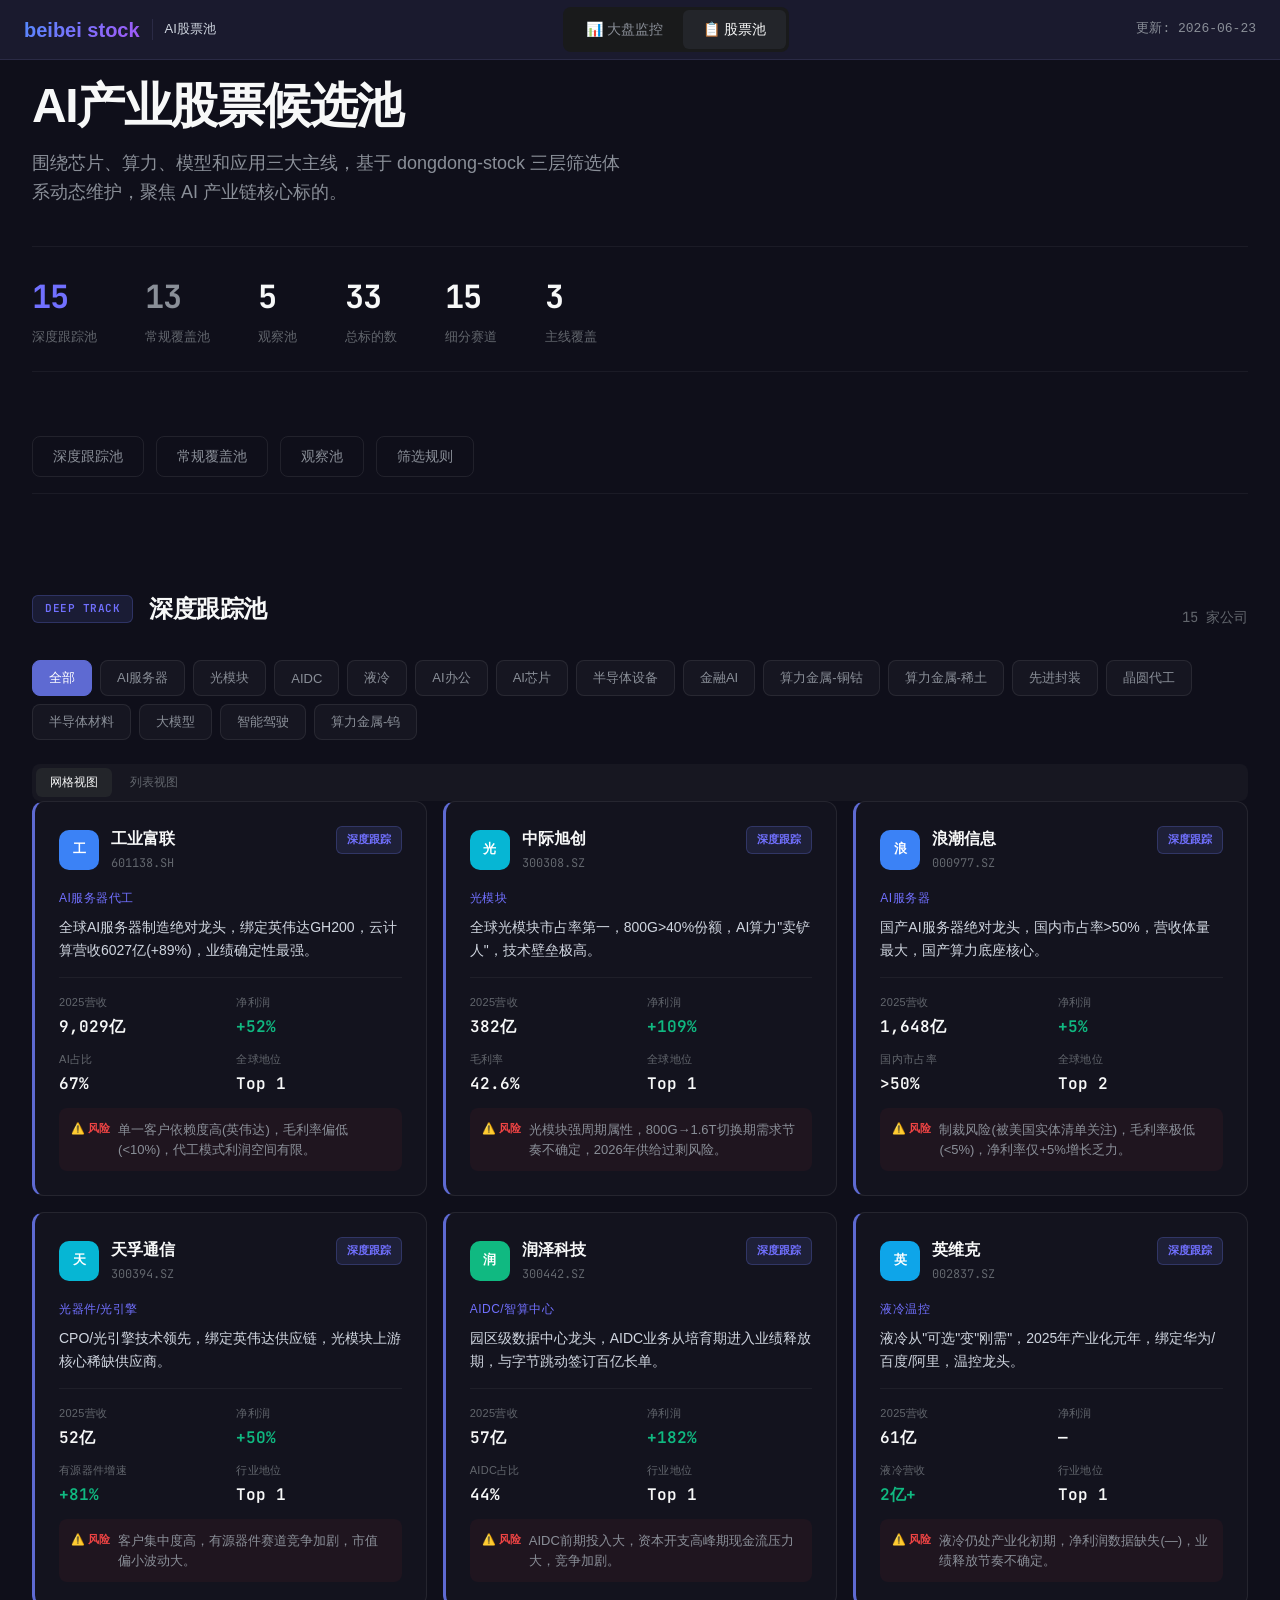
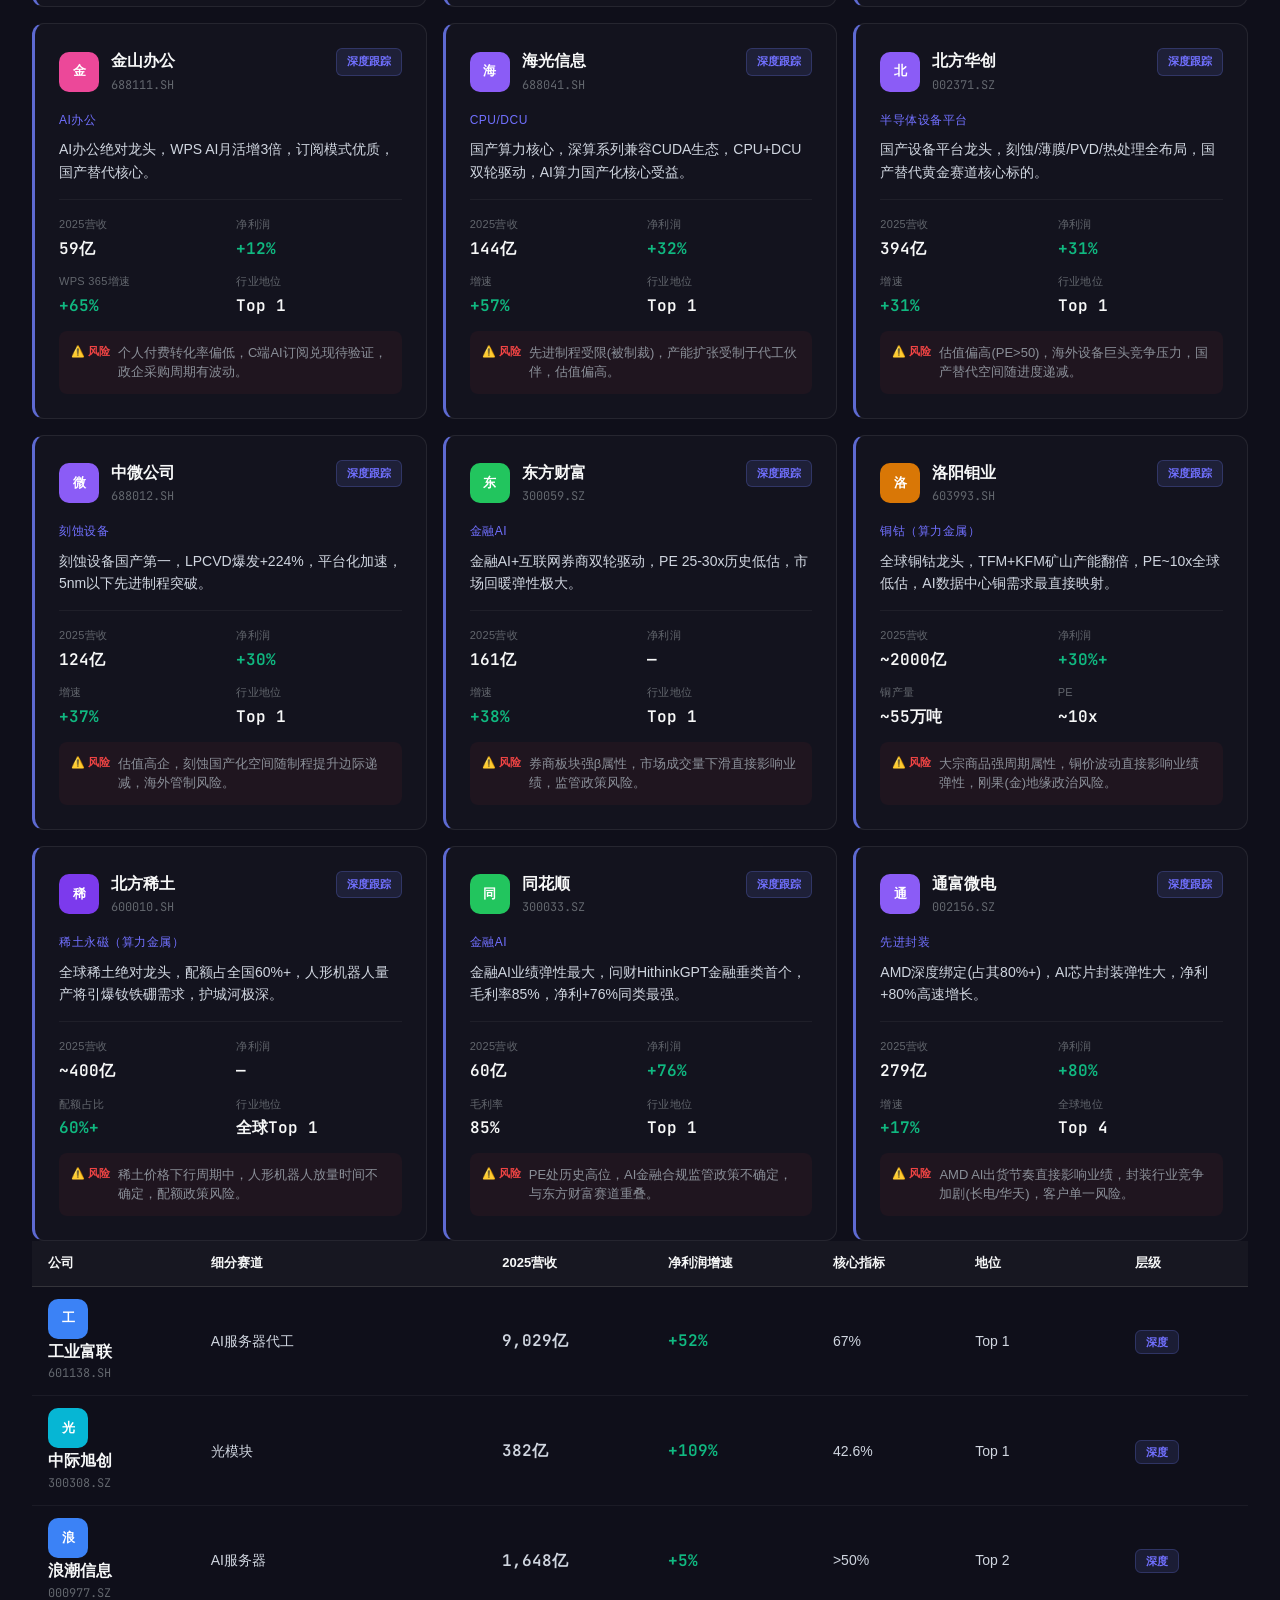
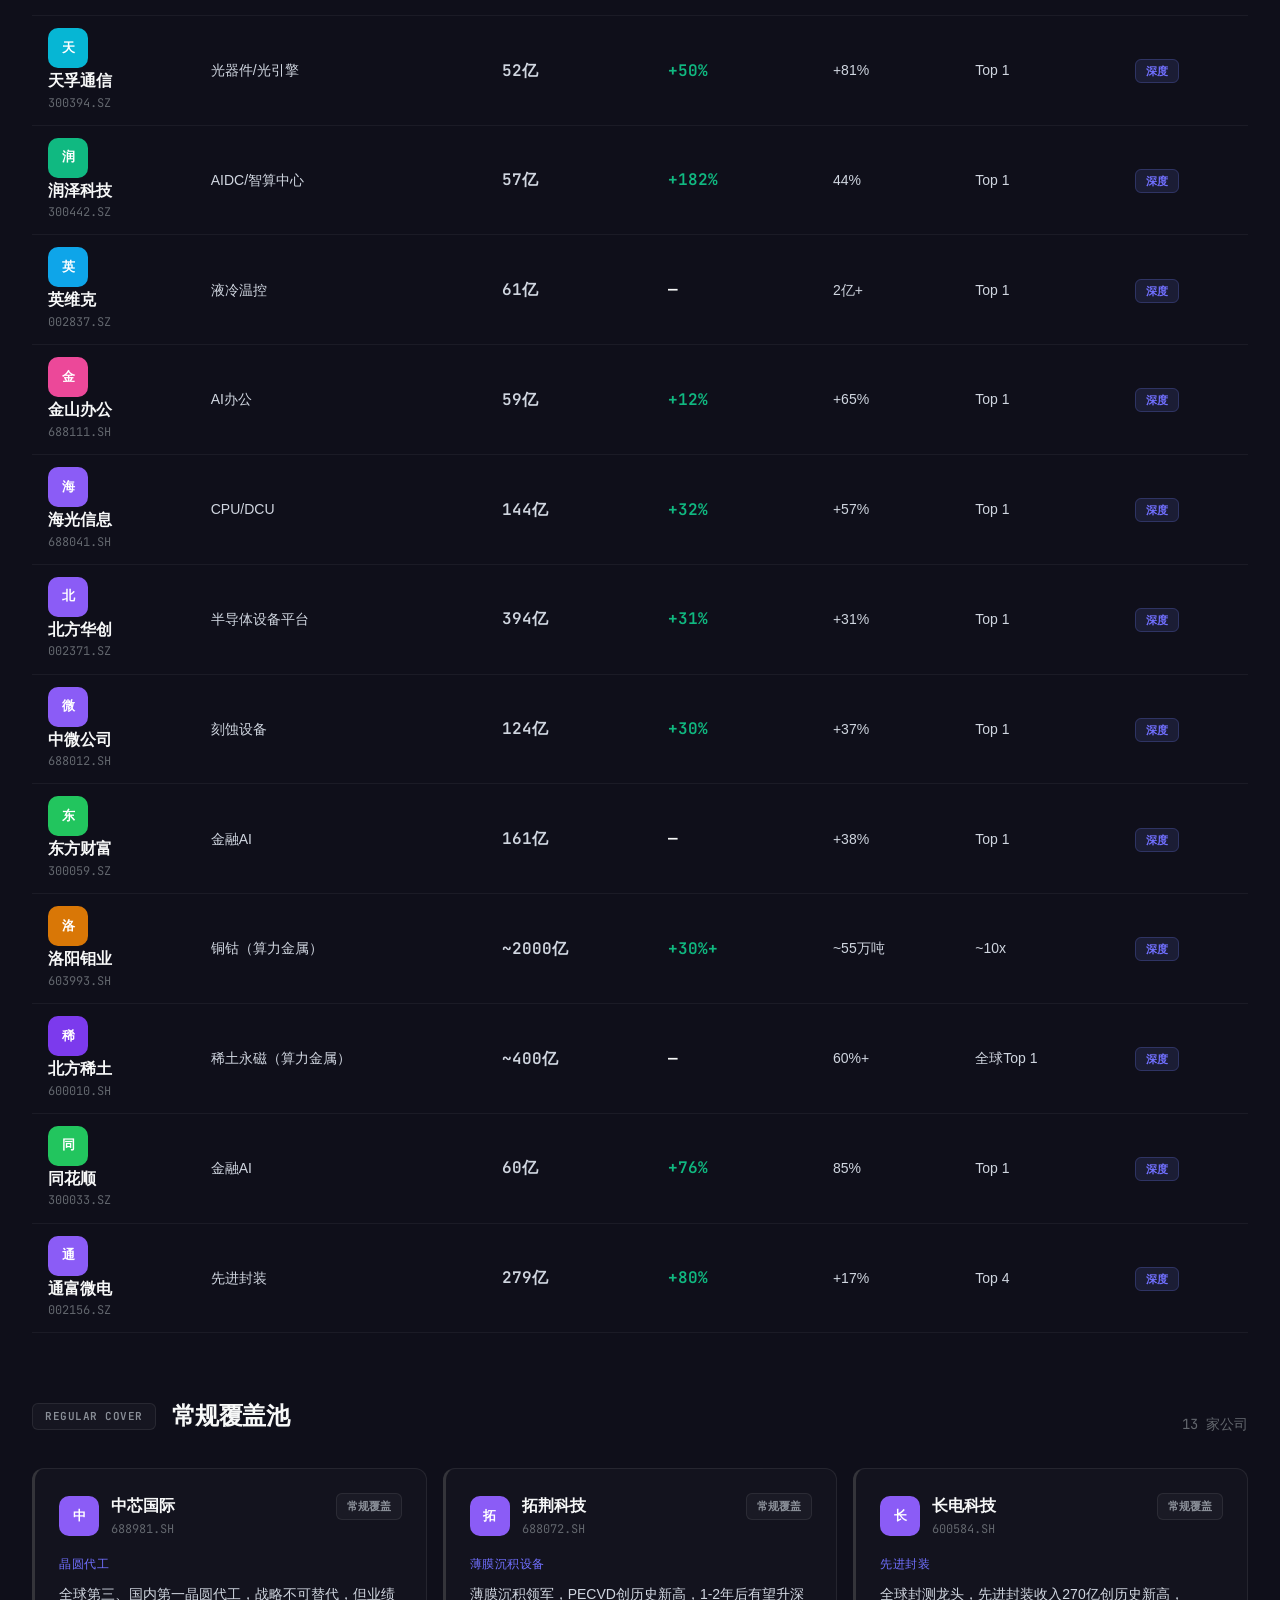
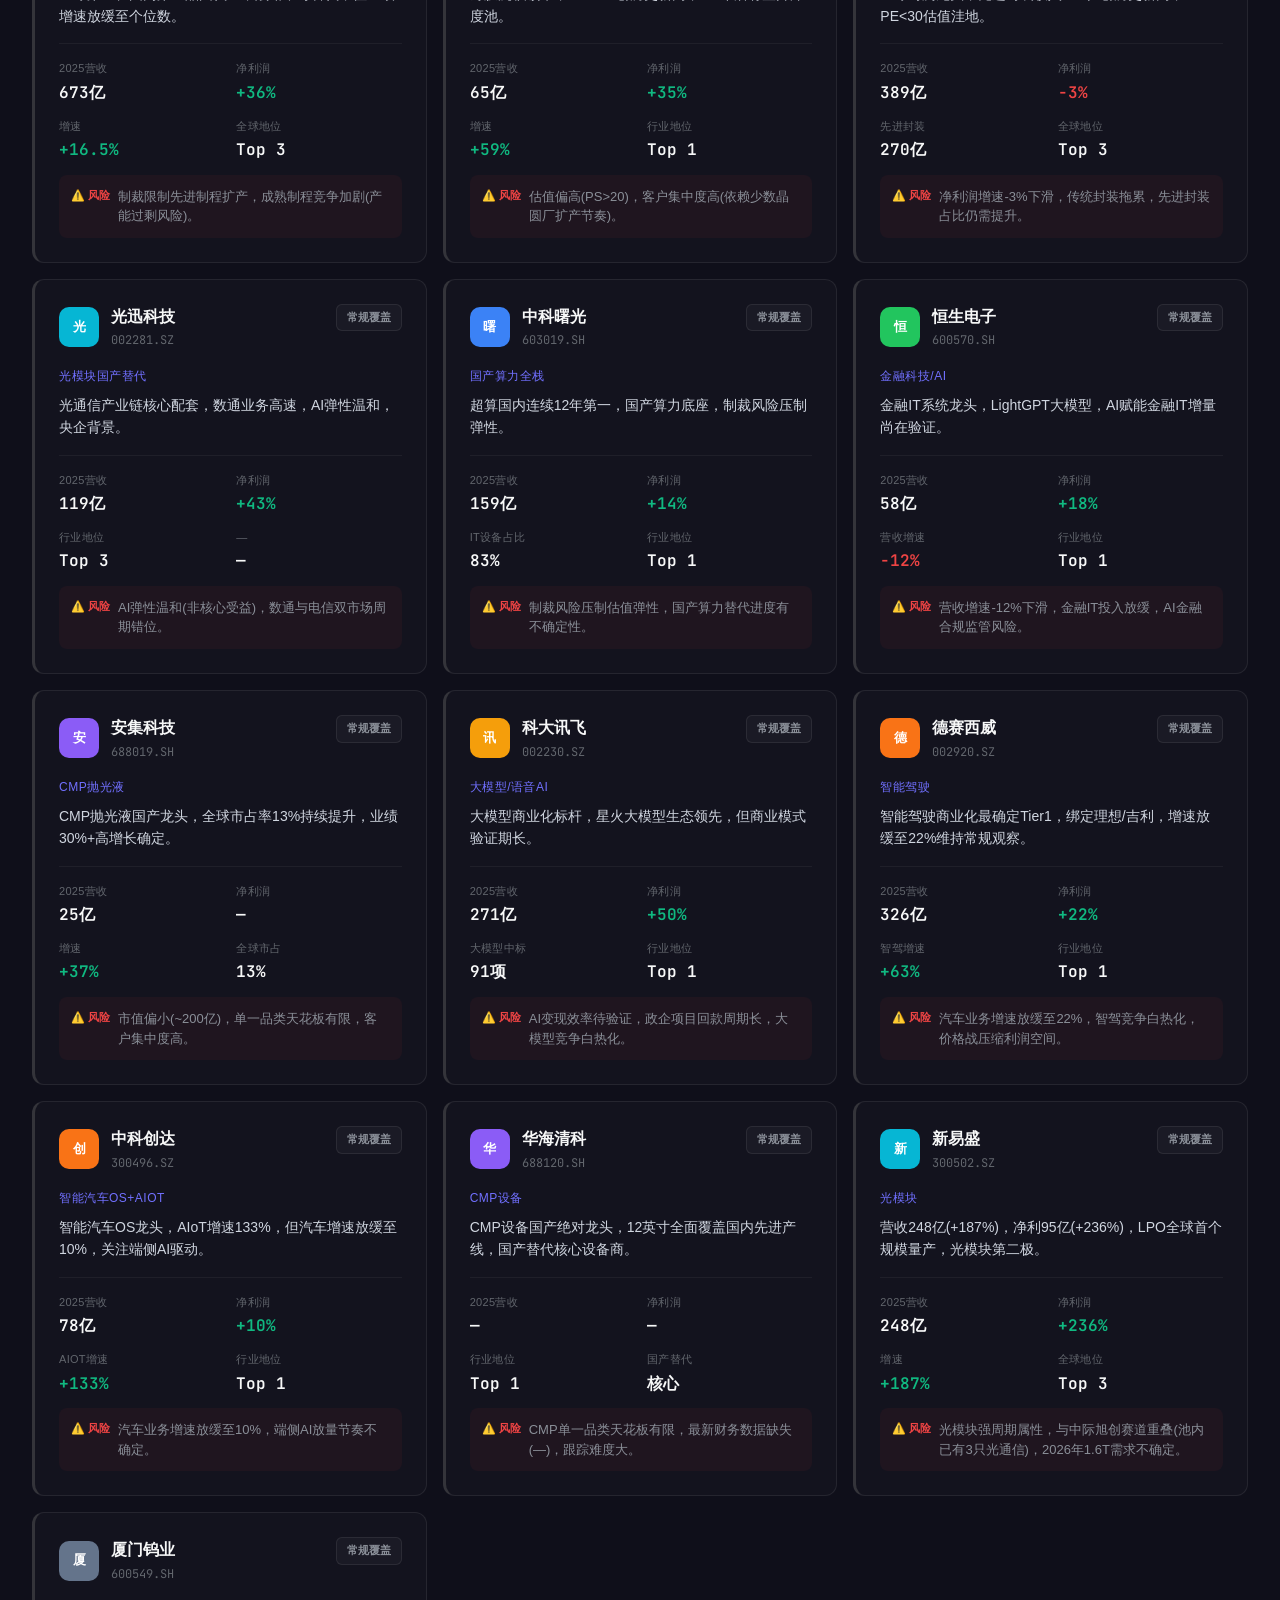
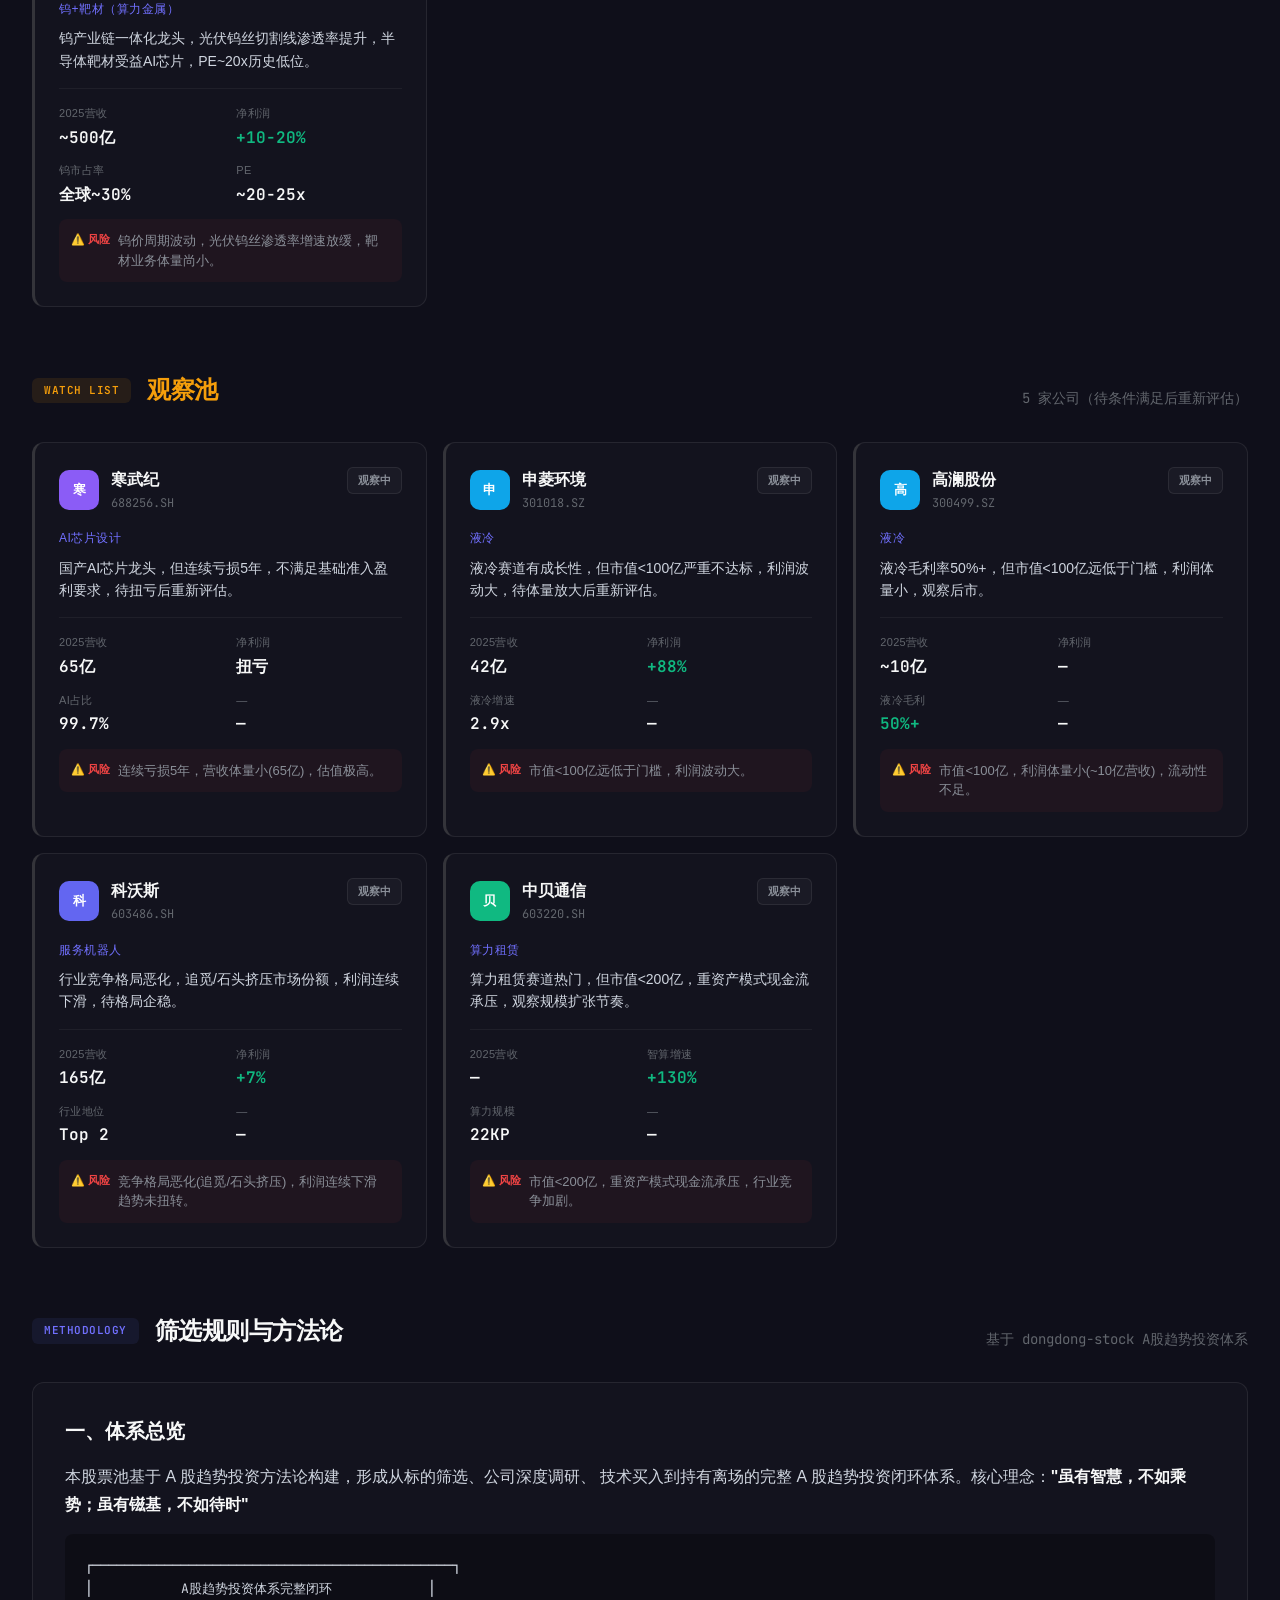
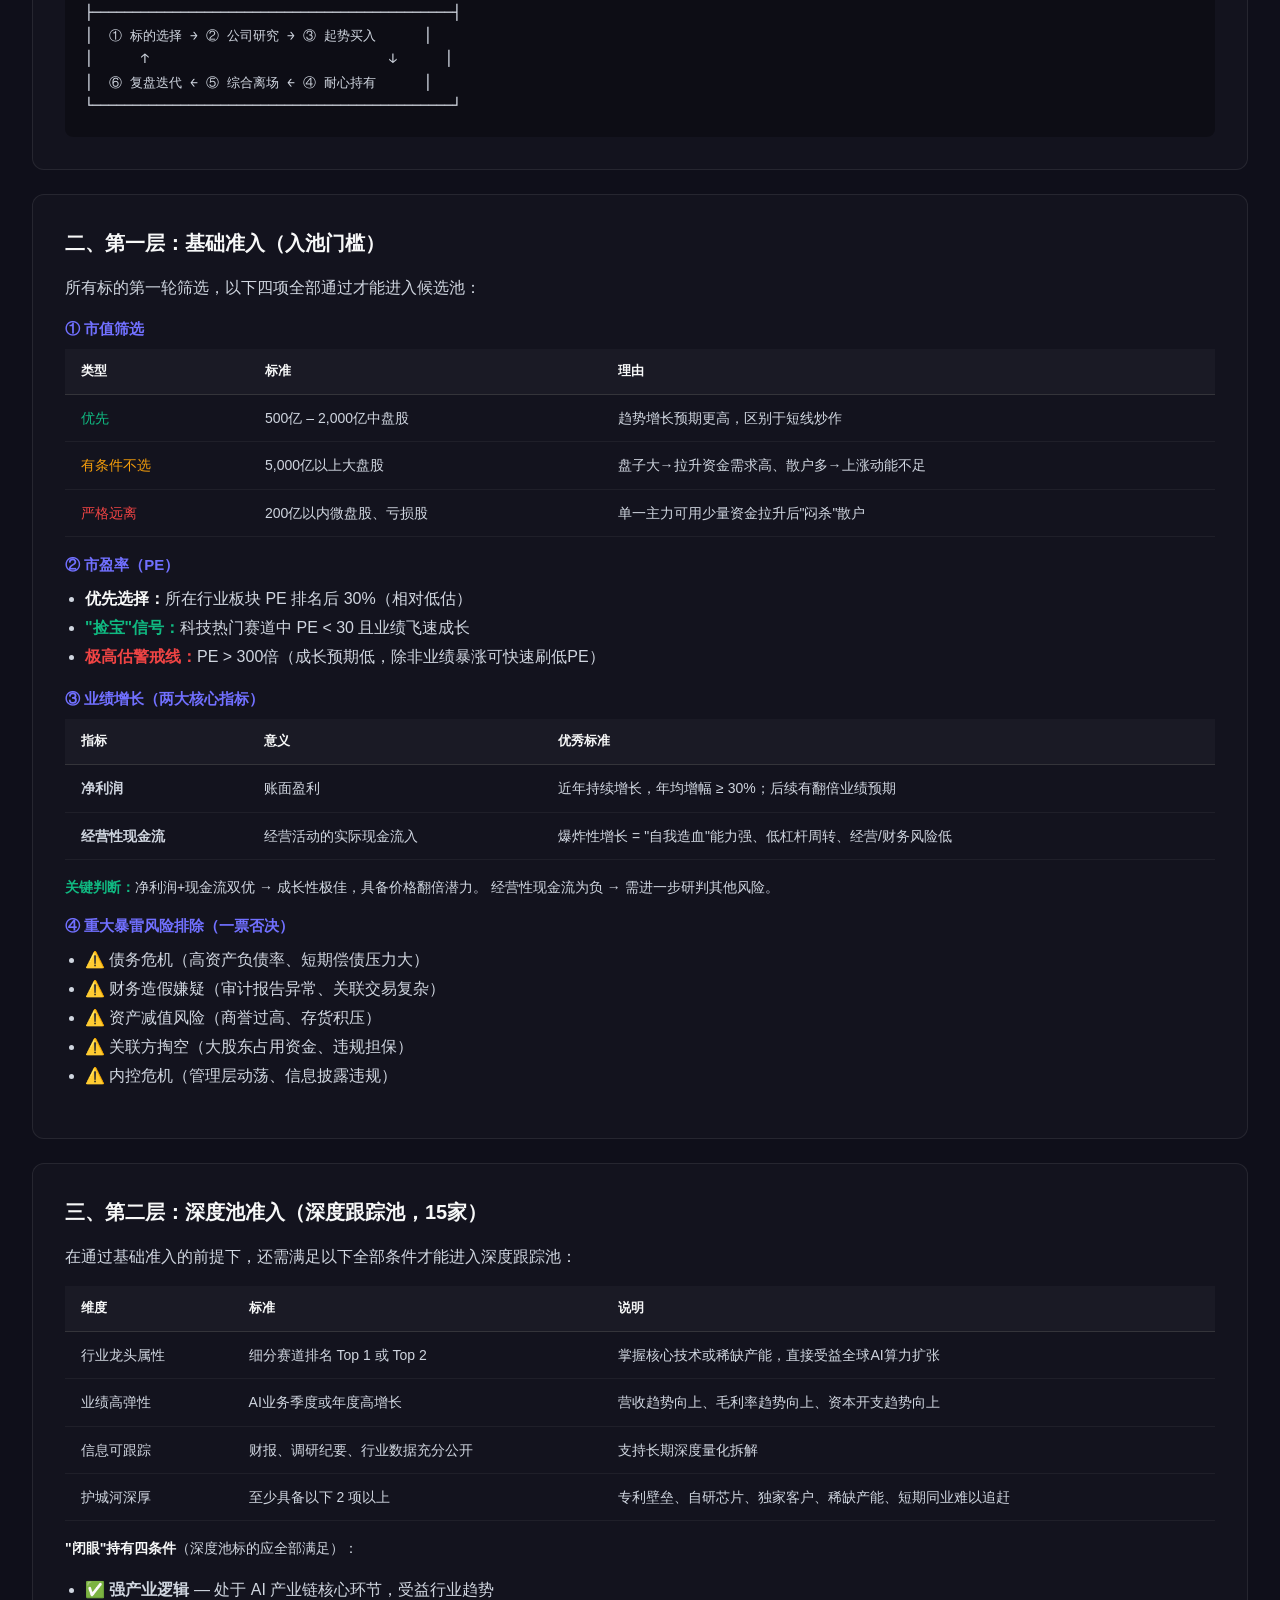
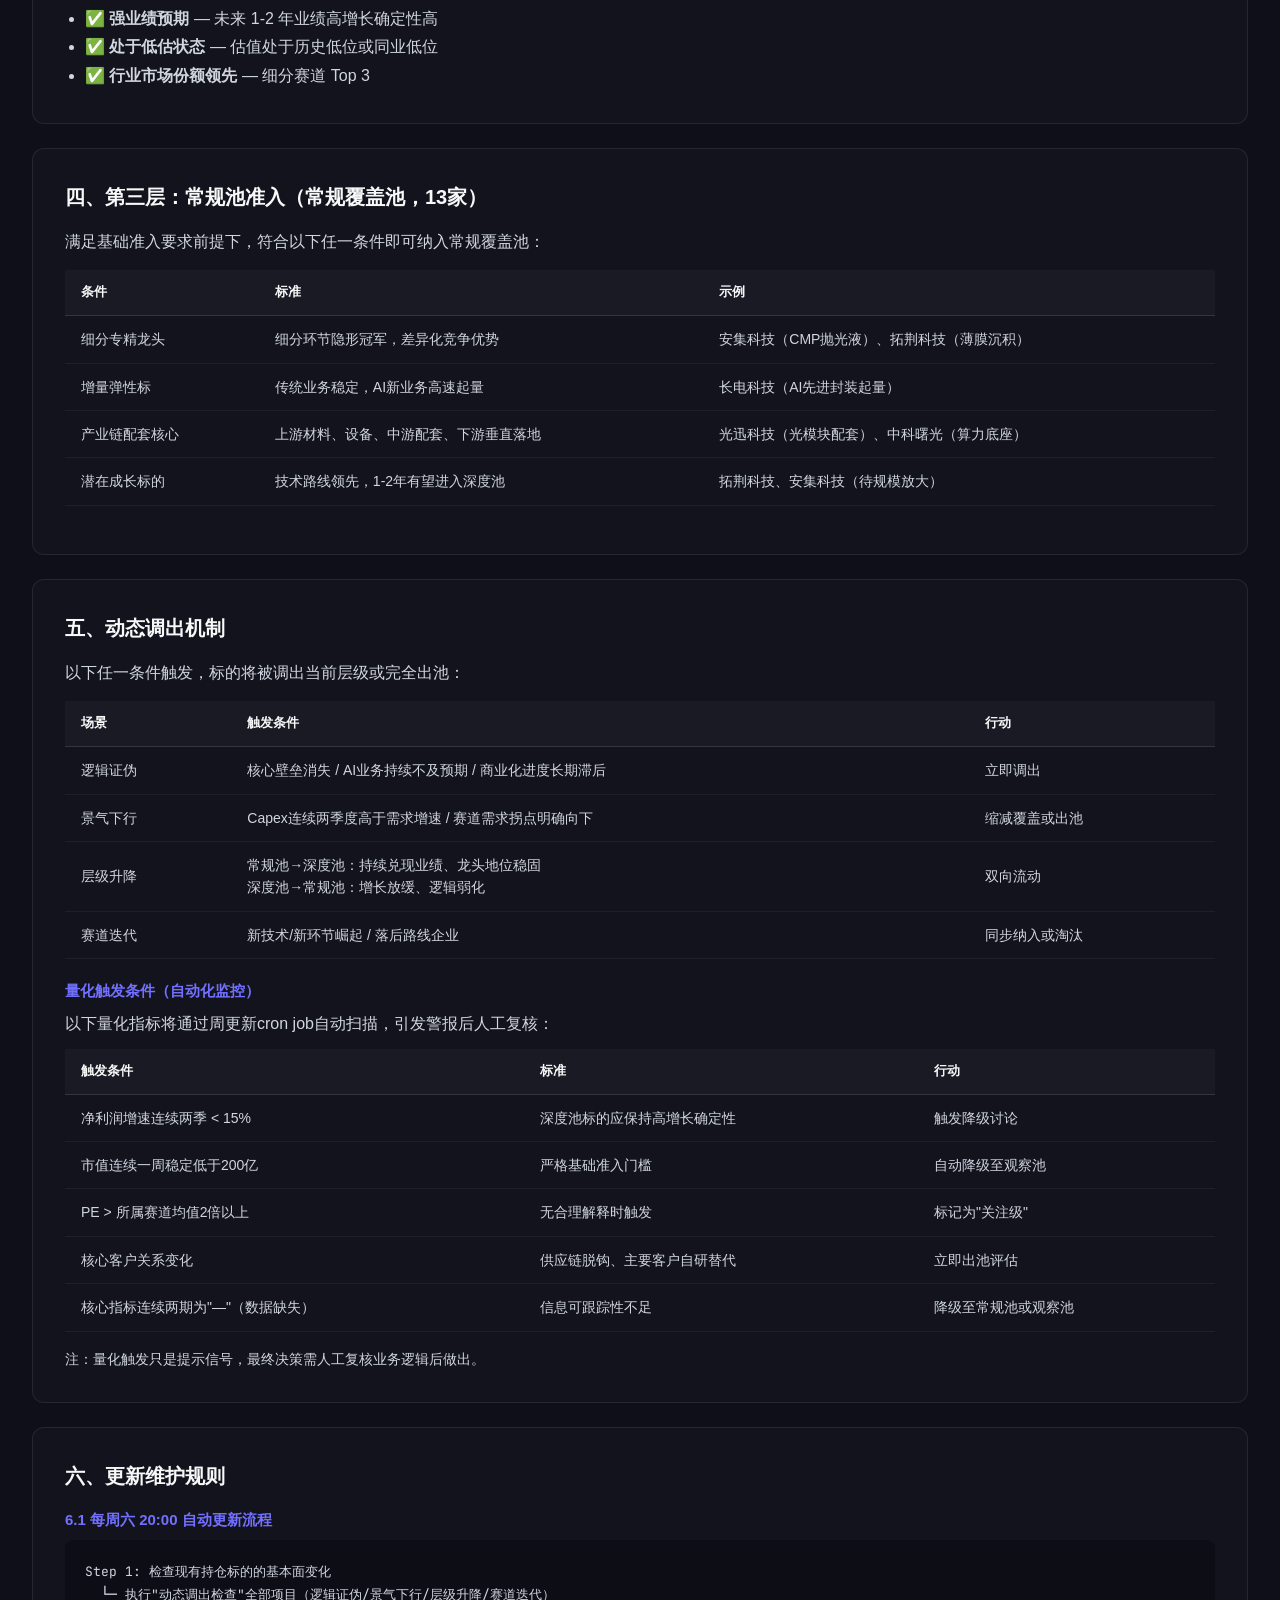
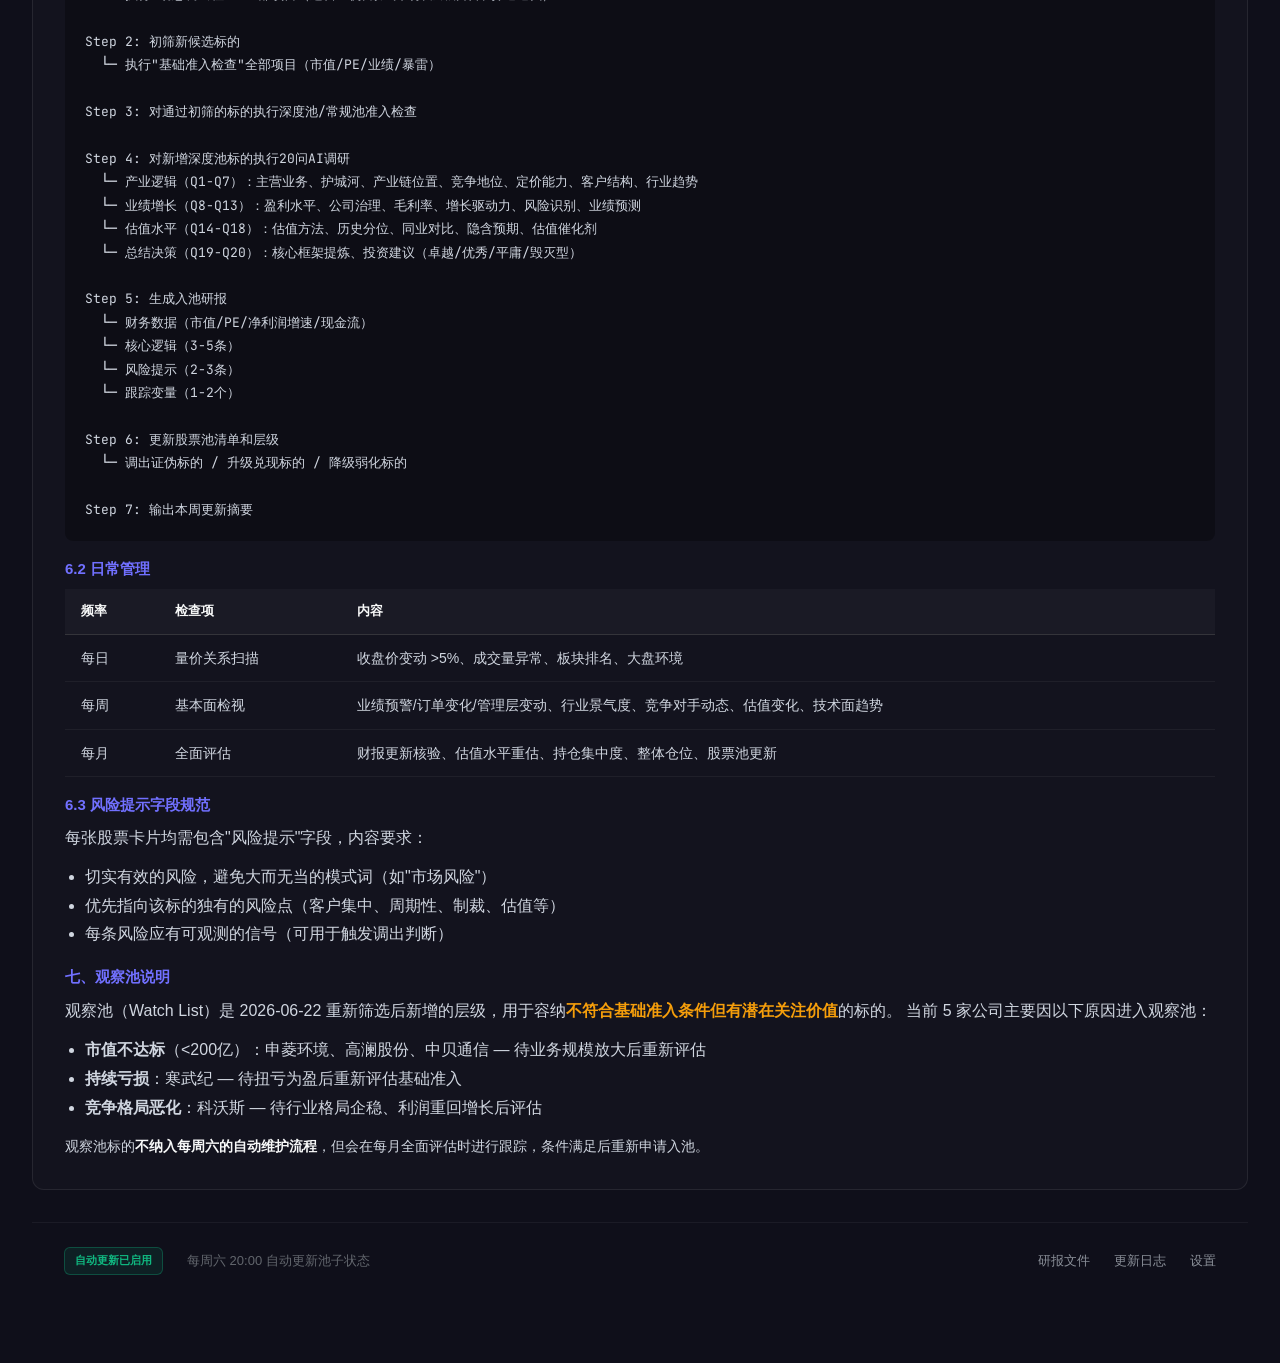
==== commit f8e7712d: "fix: pool页面清理重复标签，添加快速导航" ====
--- a/pool.html
+++ b/pool.html
@@ -276,25 +276,25 @@
     }
     .top-tabs a:hover { color: var(--text-primary); background: rgba(255,255,255,0.05); }
     .top-tabs a.active { color: var(--text-primary); background: var(--bg-elevated); }
+
+    /* Section quick nav */
+    .pool-nav-bar {
+      display: flex; gap: 12px; padding: 16px 0; flex-wrap: wrap;
+      border-bottom: 1px solid var(--border-subtle); margin-bottom: 32px;
+    }
+    .pool-nav-link {
+      padding: 8px 20px; border-radius: 8px; font-size: 14px; font-weight: 500;
+      color: var(--text-muted); text-decoration: none; transition: all 0.2s;
+      border: 1px solid var(--border-standard);
+    }
+    .pool-nav-link:hover { color: var(--text-primary); border-color: var(--accent); }
+
+    .pool-page .filters {
+      display: flex; gap: 8px; flex-wrap: wrap; margin-bottom: 24px;
+    }
   </style>
 </head>
 <body class="pool-page">
-    .stock-card:nth-child(3) { animation-delay: 0.10s; }
-    .stock-card:nth-child(4) { animation-delay: 0.15s; }
-    .stock-card:nth-child(5) { animation-delay: 0.20s; }
-    .stock-card:nth-child(6) { animation-delay: 0.25s; }
-    .stock-card:nth-child(7) { animation-delay: 0.30s; }
-    .stock-card:nth-child(8) { animation-delay: 0.35s; }
-    .stock-card:nth-child(9) { animation-delay: 0.40s; }
-    .stock-card:nth-child(10) { animation-delay: 0.45s; }
-    .stock-card:nth-child(11) { animation-delay: 0.50s; }
-    .stock-card:nth-child(12) { animation-delay: 0.55s; }
-    .stock-card:nth-child(13) { animation-delay: 0.60s; }
-    .stock-card:nth-child(14) { animation-delay: 0.65s; }
-    .stock-card:nth-child(15) { animation-delay: 0.70s; }
-  </style>
-</head>
-<body>
   <!-- Shared top nav -->
   <div class="top-bar">
     <div class="top-bar-brand">
@@ -339,6 +339,16 @@
     </div>
   </section>
 
+  <!-- Section quick nav -->
+  <div class="main">
+    <div class="pool-nav-bar">
+      <a href="#deep" class="pool-nav-link">深度跟踪池</a>
+      <a href="#regular" class="pool-nav-link">常规覆盖池</a>
+      <a href="#observe" class="pool-nav-link">观察池</a>
+      <a href="#rules" class="pool-nav-link">筛选规则</a>
+    </div>
+  </div>
+
   <main class="main">
     <!-- Deep Track Pool -->
     <div class="section-header" id="deep">
